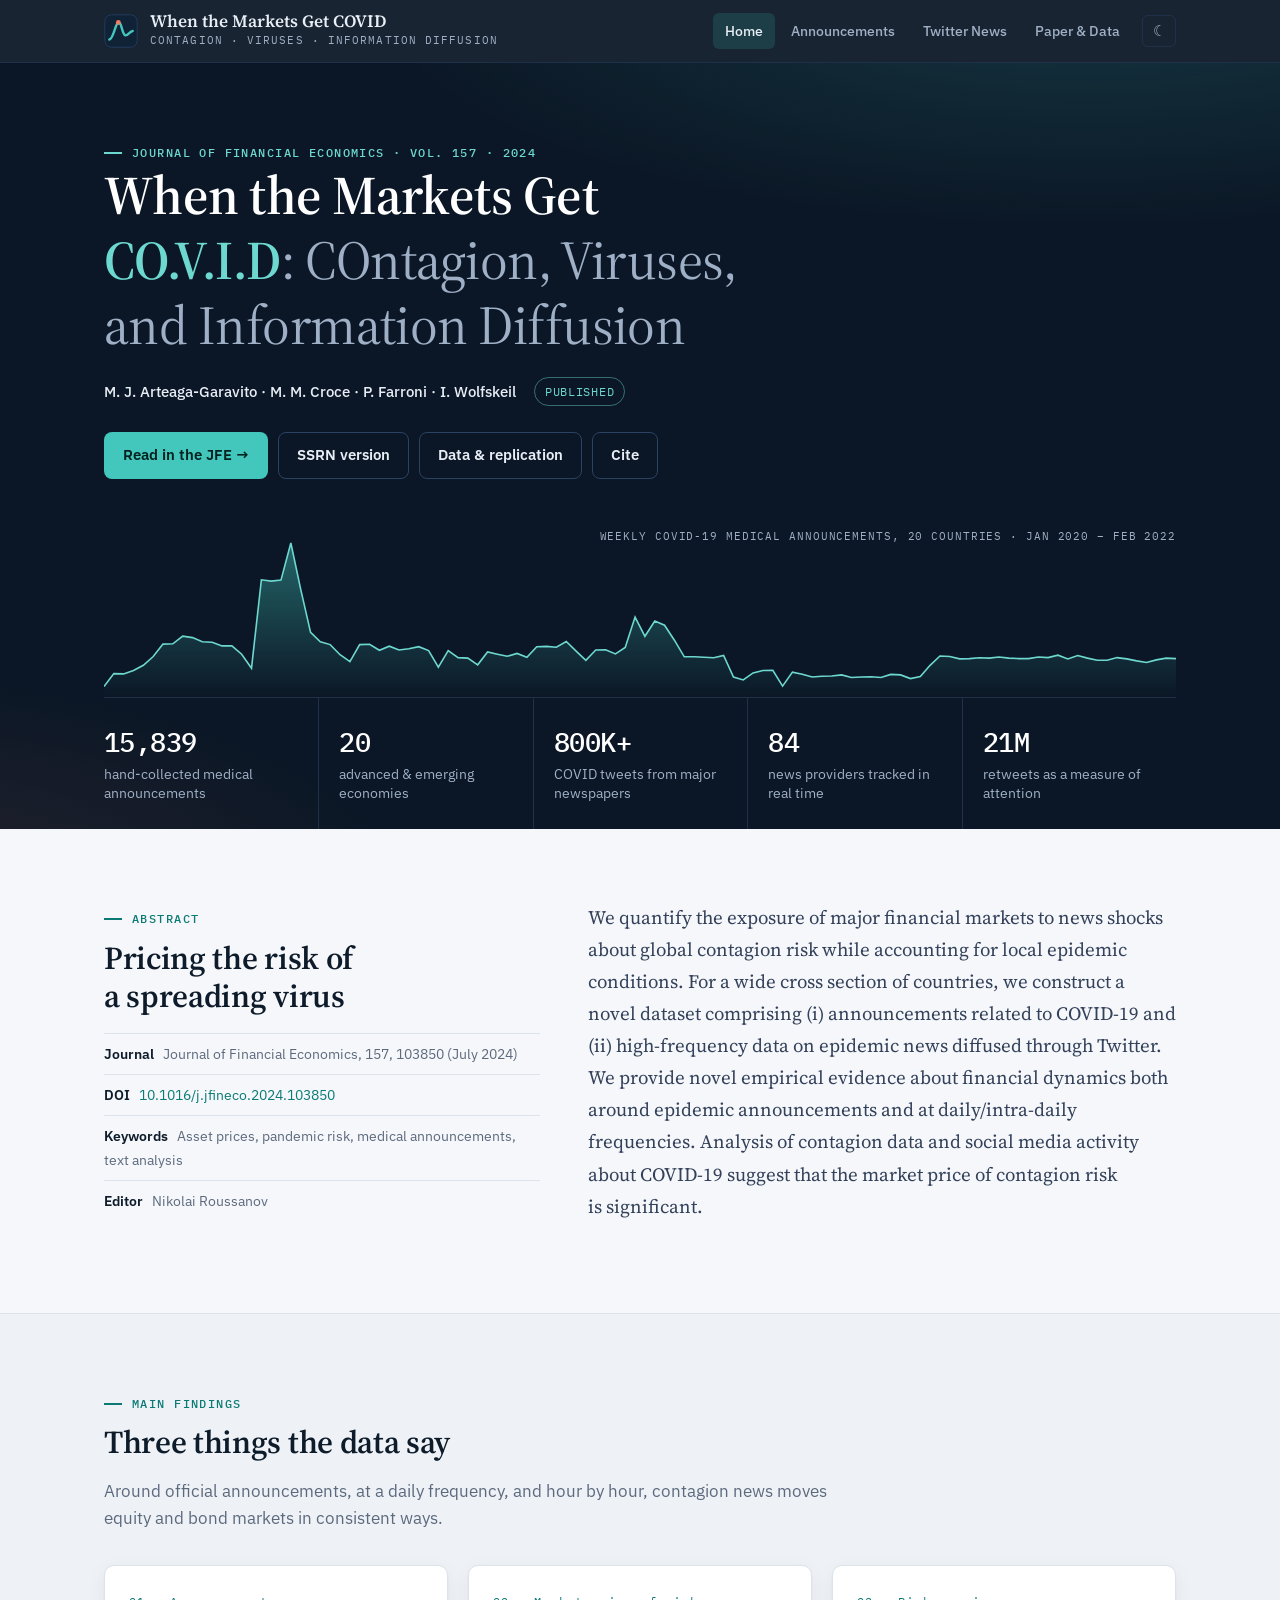
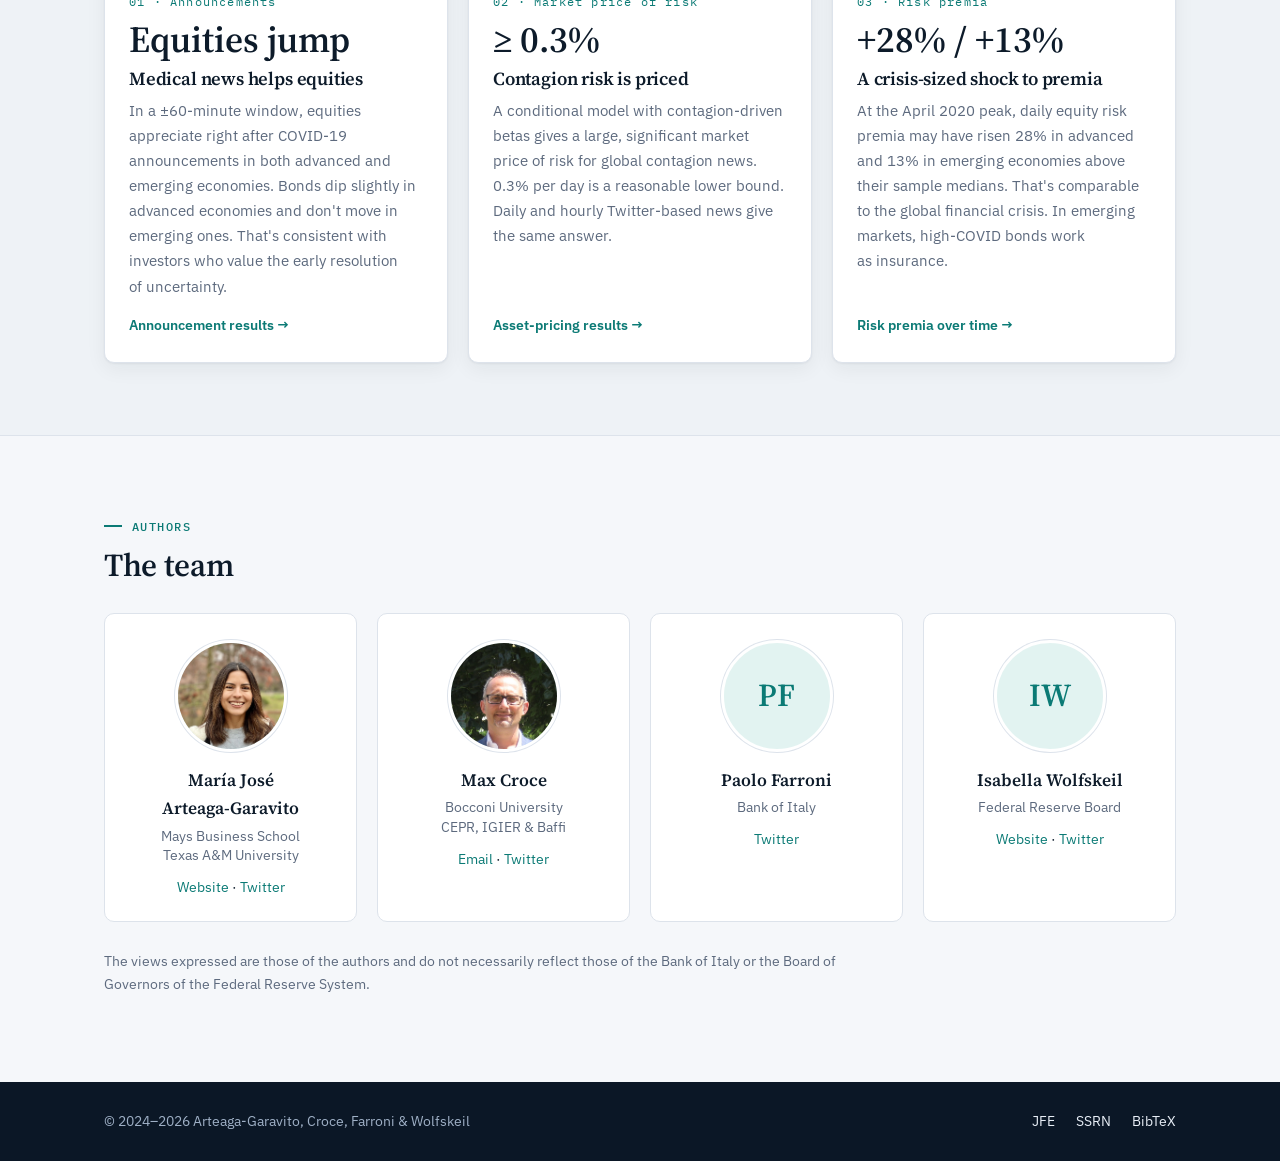
==== index.html @ 6162ee9b "Initial site: When the Markets Get COVID (JFE 2024)" ====
<!doctype html>
<html lang="en">
<head>
<meta charset="utf-8">
<meta name="viewport" content="width=device-width, initial-scale=1">
<title>When the Markets Get COVID</title>
<meta name="description" content="When the Markets Get CO.V.I.D: COntagion, Viruses, and Information Diffusion — Arteaga-Garavito, Croce, Farroni &amp; Wolfskeil. Journal of Financial Economics, 2024.">
<meta property="og:title" content="When the Markets Get CO.V.I.D">
<meta property="og:description" content="Medical announcements, Twitter-based contagion news, and the market price of viral contagion risk. Journal of Financial Economics (2024).">
<meta property="og:type" content="website">
<meta property="og:url" content="https://when-markets-get-covid.github.io/">
<script>try{var t=localStorage.getItem("wmgc-theme");if(t)document.documentElement.setAttribute("data-theme",t)}catch(e){}</script>
<link rel="icon" href="assets/img/favicon.svg" type="image/svg+xml">
<link rel="preconnect" href="https://fonts.googleapis.com">
<link rel="preconnect" href="https://fonts.gstatic.com" crossorigin>
<link href="https://fonts.googleapis.com/css2?family=IBM+Plex+Mono:wght@400;500&family=IBM+Plex+Sans:wght@400;500;600&family=Source+Serif+4:opsz,wght@8..60,400;8..60,600&display=swap" rel="stylesheet">
<link rel="stylesheet" href="assets/css/style.css">
</head>
<body>

<header class="site-header">
  <div class="header-inner">
    <a class="brand" href="index.html">
      <img class="brand-mark" src="assets/img/favicon.svg" alt="">
      <span>
        <div class="brand-title">When the Markets Get COVID</div>
        <div class="brand-sub">Contagion &middot; Viruses &middot; Information Diffusion</div>
      </span>
    </a>
    <nav class="site-nav">
      <a href="index.html" class="active">Home</a>
      <a href="announcements.html">Announcements</a>
      <a href="tweets.html">Twitter News</a>
      <a href="data.html">Paper &amp; Data</a>
      <button class="theme-toggle" type="button" aria-label="Toggle theme">&#9790;</button>
    </nav>
  </div>
</header>

<section class="hero hero-home">
  <div class="container">
    <div class="label">Journal of Financial Economics &middot; Vol. 157 &middot; 2024</div>
    <h1>When the Markets Get <span class="hl">CO.V.I.D</span><span class="dim">: COntagion, Viruses, and Information Diffusion</span></h1>
    <div class="pub-line">
      <span class="authors">M. J. Arteaga&#8209;Garavito &middot; M. M. Croce &middot; P. Farroni &middot; I. Wolfskeil</span>
      <span class="pill">Published</span>
    </div>
    <div class="btn-row">
      <a class="btn primary" href="https://doi.org/10.1016/j.jfineco.2024.103850" target="_blank" rel="noopener">Read in the JFE &rarr;</a>
      <a class="btn ghost" href="https://www.ssrn.com/abstract=3560347" target="_blank" rel="noopener">SSRN version</a>
      <a class="btn ghost" href="data.html#data">Data &amp; replication</a>
      <a class="btn ghost" href="data.html#cite">Cite</a>
    </div>

    <div class="hero-curve" id="hero-curve">
      <div class="curve-caption">Weekly COVID-19 medical announcements, 20 countries &middot; Jan 2020 &ndash; Feb 2022</div>
    </div>

    <div class="stats">
      <div class="stat"><div class="num">15,839</div><div class="what">hand-collected medical announcements</div></div>
      <div class="stat"><div class="num">20</div><div class="what">advanced &amp; emerging economies</div></div>
      <div class="stat"><div class="num">800K+</div><div class="what">COVID tweets from major newspapers</div></div>
      <div class="stat"><div class="num">84</div><div class="what">news providers tracked in real time</div></div>
      <div class="stat"><div class="num">21M</div><div class="what">retweets as a measure of attention</div></div>
    </div>
  </div>
</section>

<section class="section">
  <div class="container two-col">
    <div>
      <div class="label">Abstract</div>
      <h2 class="section-title">Pricing the risk of a spreading virus</h2>
      <div class="meta-list">
        <div><strong>Journal</strong> Journal of Financial Economics, 157, 103850 (July 2024)</div>
        <div><strong>DOI</strong> <a href="https://doi.org/10.1016/j.jfineco.2024.103850" target="_blank" rel="noopener">10.1016/j.jfineco.2024.103850</a></div>
        <div><strong>Keywords</strong> Asset prices, pandemic risk, medical announcements, text analysis</div>
        <div><strong>Editor</strong> Nikolai Roussanov</div>
      </div>
    </div>
    <div class="abstract">
      <p>We quantify the exposure of major financial markets to news shocks about global contagion risk while accounting for local epidemic conditions. For a wide cross section of countries, we construct a novel dataset comprising (i) announcements related to COVID-19 and (ii) high-frequency data on epidemic news diffused through Twitter. We provide novel empirical evidence about financial dynamics both around epidemic announcements and at daily/intra-daily frequencies. Analysis of contagion data and social media activity about COVID-19 suggest that the market price of contagion risk is significant.</p>
    </div>
  </div>
</section>

<section class="section alt">
  <div class="container">
    <div class="label">Main findings</div>
    <h2 class="section-title">Three things the data say</h2>
    <p class="section-intro">Around official announcements, at a daily frequency, and hour by hour, contagion news moves equity and bond markets in consistent ways.</p>

    <div class="findings">
      <div class="finding">
        <div class="idx">01 &middot; Announcements</div>
        <div class="big">Equities jump</div>
        <h3>Medical news helps equities</h3>
        <p>In a &plusmn;60-minute window, equities appreciate right after COVID-19 announcements in both advanced and emerging economies. Bonds dip slightly in advanced economies and don't move in emerging ones. That's consistent with investors who value the early resolution of uncertainty.</p>
        <a class="more" href="announcements.html">Announcement results &rarr;</a>
      </div>
      <div class="finding">
        <div class="idx">02 &middot; Market price of risk</div>
        <div class="big">&ge; 0.3%</div>
        <h3>Contagion risk is priced</h3>
        <p>A conditional model with contagion-driven betas gives a large, significant market price of risk for global contagion news. 0.3% per day is a reasonable lower bound. Daily and hourly Twitter-based news give the same answer.</p>
        <a class="more" href="tweets.html#pricing">Asset-pricing results &rarr;</a>
      </div>
      <div class="finding">
        <div class="idx">03 &middot; Risk premia</div>
        <div class="big">+28% / +13%</div>
        <h3>A crisis-sized shock to premia</h3>
        <p>At the April 2020 peak, daily equity risk premia may have risen 28% in advanced and 13% in emerging economies above their sample medians. That's comparable to the global financial crisis. In emerging markets, high-COVID bonds work as insurance.</p>
        <a class="more" href="tweets.html#premia">Risk premia over time &rarr;</a>
      </div>
    </div>
  </div>
</section>

<section class="section" id="authors">
  <div class="container">
    <div class="label">Authors</div>
    <h2 class="section-title">The team</h2>
    <div class="authors-grid">
      <div class="author">
        <div class="avatar"><img src="assets/img/authors/majo.jpg" alt="María José Arteaga-Garavito"></div>
        <div class="name">María José Arteaga&#8209;Garavito</div>
        <div class="aff">Mays Business School<br>Texas A&amp;M University</div>
        <div class="links"><a href="https://majoarteaga.github.io/" target="_blank" rel="noopener">Website</a> &middot; <a href="https://twitter.com/MajoArteaga" target="_blank" rel="noopener">Twitter</a></div>
      </div>
      <div class="author">
        <div class="avatar"><img src="assets/img/authors/max.jpg" alt="Max Croce"></div>
        <div class="name">Max Croce</div>
        <div class="aff">Bocconi University<br>CEPR, IGIER &amp; Baffi</div>
        <div class="links"><a href="mailto:mmc287@gmail.com">Email</a> &middot; <a href="https://twitter.com/MCroce_MacroFin" target="_blank" rel="noopener">Twitter</a></div>
      </div>
      <div class="author">
        <div class="avatar" aria-hidden="true">PF</div>
        <div class="name">Paolo Farroni</div>
        <div class="aff">Bank of Italy</div>
        <div class="links"><a href="https://twitter.com/Pfarroni1" target="_blank" rel="noopener">Twitter</a></div>
      </div>
      <div class="author">
        <div class="avatar" aria-hidden="true">IW</div>
        <div class="name">Isabella Wolfskeil</div>
        <div class="aff">Federal Reserve Board</div>
        <div class="links"><a href="https://sites.google.com/view/wolfskeil/research" target="_blank" rel="noopener">Website</a> &middot; <a href="https://twitter.com/WolfskeilI" target="_blank" rel="noopener">Twitter</a></div>
      </div>
    </div>
    <p class="section-intro" style="margin-top:28px; font-size:.88rem;">The views expressed are those of the authors and do not necessarily reflect those of the Bank of Italy or the Board of Governors of the Federal Reserve System.</p>
  </div>
</section>

<footer class="site-footer">
  <div class="footer-inner">
    <div>&copy; 2024&ndash;2026 Arteaga&#8209;Garavito, Croce, Farroni &amp; Wolfskeil</div>
    <div>
      <a href="https://doi.org/10.1016/j.jfineco.2024.103850" target="_blank" rel="noopener">JFE</a>
      <a href="https://www.ssrn.com/abstract=3560347" target="_blank" rel="noopener">SSRN</a>
      <a href="data.html#cite">BibTeX</a>
    </div>
  </div>
</footer>

<script src="assets/js/main.js"></script>
</body>
</html>
---- assets/css/style.css ----
/* When the Markets Get COVID — site stylesheet
   Theme: "clinical data journal" — navy ink, signal teal, alert coral,
   IBM Plex Sans / Plex Mono for data, Source Serif 4 for display. */

:root {
  --bg: #f5f7fa;
  --surface: #ffffff;
  --surface-2: #eef2f6;
  --ink: #0d1b2a;
  --ink-2: #33415a;
  --muted: #5d6a7e;
  --border: #dde3eb;
  --accent: #0b7a75;
  --accent-ink: #075c58;
  --accent-soft: #e2f3f1;
  --alert: #cf4f36;
  --alert-soft: #fbe9e5;
  --band: #0b1726;
  --band-ink: #e8eef6;
  --band-muted: #9fb0c6;
  --band-line: #1f3149;
  --shadow: 0 1px 2px rgba(13, 27, 42, .05), 0 6px 20px rgba(13, 27, 42, .06);
  --max-w: 1120px;
  --radius: 10px;
  --serif: "Source Serif 4", Georgia, "Times New Roman", serif;
  --sans: "IBM Plex Sans", -apple-system, BlinkMacSystemFont, "Segoe UI", sans-serif;
  --mono: "IBM Plex Mono", ui-monospace, SFMono-Regular, Menlo, monospace;
  color-scheme: light;
}

@media (prefers-color-scheme: dark) {
  :root:not([data-theme="light"]) {
    --bg: #0a121d;
    --surface: #101b2a;
    --surface-2: #142236;
    --ink: #e6ecf4;
    --ink-2: #c3cedc;
    --muted: #93a2b7;
    --border: #22324a;
    --accent: #43c6bb;
    --accent-ink: #6dd8cf;
    --accent-soft: #0f2d33;
    --alert: #f07c63;
    --alert-soft: #3a1d18;
    --band: #060d17;
    --band-line: #1a2a40;
    --shadow: 0 1px 2px rgba(0, 0, 0, .3), 0 6px 20px rgba(0, 0, 0, .25);
    color-scheme: dark;
  }
}

:root[data-theme="dark"] {
  --bg: #0a121d;
  --surface: #101b2a;
  --surface-2: #142236;
  --ink: #e6ecf4;
  --ink-2: #c3cedc;
  --muted: #93a2b7;
  --border: #22324a;
  --accent: #43c6bb;
  --accent-ink: #6dd8cf;
  --accent-soft: #0f2d33;
  --alert: #f07c63;
  --alert-soft: #3a1d18;
  --band: #060d17;
  --band-line: #1a2a40;
  --shadow: 0 1px 2px rgba(0, 0, 0, .3), 0 6px 20px rgba(0, 0, 0, .25);
  color-scheme: dark;
}

* { box-sizing: border-box; }
html { scroll-behavior: smooth; }

body {
  margin: 0;
  background: var(--bg);
  color: var(--ink);
  font-family: var(--sans);
  font-size: 16.5px;
  line-height: 1.65;
  -webkit-font-smoothing: antialiased;
}

h1, h2, h3, h4 {
  font-family: var(--serif);
  line-height: 1.2;
  margin: 0 0 .5em;
  font-weight: 600;
  letter-spacing: -.01em;
  text-wrap: balance;
}
p { margin: 0 0 1em; text-wrap: pretty; }
a { color: var(--accent); text-decoration: none; }
a:hover { text-decoration: underline; text-underline-offset: 3px; }
img { max-width: 100%; display: block; }
code, .mono { font-family: var(--mono); }

.container { max-width: var(--max-w); margin: 0 auto; padding: 0 24px; }

.label {
  font-family: var(--mono);
  font-size: .74rem;
  font-weight: 500;
  letter-spacing: .12em;
  text-transform: uppercase;
  color: var(--accent);
  display: inline-flex;
  align-items: center;
  gap: 10px;
}
.label::before {
  content: "";
  width: 18px;
  height: 2px;
  background: currentColor;
}

/* ---------- Header ---------- */
.site-header {
  position: sticky;
  top: 0;
  z-index: 50;
  background: color-mix(in srgb, var(--band) 94%, transparent);
  backdrop-filter: blur(8px);
  border-bottom: 1px solid var(--band-line);
}
.header-inner {
  max-width: var(--max-w);
  margin: 0 auto;
  padding: 12px 24px;
  display: flex;
  align-items: center;
  justify-content: space-between;
  gap: 16px;
  flex-wrap: wrap;
}
.brand {
  display: flex;
  align-items: center;
  gap: 12px;
  color: var(--band-ink);
  text-decoration: none !important;
}
.brand-mark {
  width: 34px;
  height: 34px;
  flex: none;
}
.brand-title {
  font-family: var(--serif);
  font-weight: 600;
  font-size: 1.08rem;
  line-height: 1.15;
}
.brand-sub {
  font-family: var(--mono);
  font-size: .68rem;
  letter-spacing: .1em;
  text-transform: uppercase;
  color: var(--band-muted);
}
.site-nav { display: flex; gap: 4px; flex-wrap: wrap; align-items: center; }
.site-nav a {
  color: var(--band-muted);
  font-size: .9rem;
  font-weight: 500;
  padding: 6px 12px;
  border-radius: 6px;
  text-decoration: none;
}
.site-nav a:hover { color: var(--band-ink); background: rgba(255, 255, 255, .06); }
.site-nav a.active { color: var(--band-ink); background: rgba(67, 198, 187, .16); }
.theme-toggle {
  background: none;
  border: 1px solid var(--band-line);
  color: var(--band-muted);
  border-radius: 6px;
  width: 34px;
  height: 32px;
  cursor: pointer;
  margin-left: 6px;
  font-size: .95rem;
  line-height: 1;
}
.theme-toggle:hover { color: var(--band-ink); }

/* ---------- Hero (always a dark band) ---------- */
.hero {
  background: radial-gradient(1200px 400px at 85% -10%, rgba(67, 198, 187, .18), transparent 60%),
              radial-gradient(900px 380px at -10% 110%, rgba(240, 124, 99, .12), transparent 60%),
              var(--band);
  color: var(--band-ink);
  position: relative;
  overflow: hidden;
}
.hero .container { position: relative; z-index: 1; }
.hero-home { padding: 72px 0 0; }
.hero-page { padding: 56px 0 48px; }
.hero .label { color: #6dd8cf; }
.hero h1 {
  color: #fff;
  font-size: clamp(2rem, 4.6vw, 3.4rem);
  font-weight: 600;
  max-width: 900px;
  margin-bottom: .35em;
}
.hero h1 .dim { color: var(--band-muted); font-weight: 400; }
.hero h1 .hl { color: #6dd8cf; }
.hero-page h1 { font-size: clamp(1.8rem, 3.6vw, 2.6rem); }
.hero .lede { color: var(--band-muted); font-size: 1.08rem; max-width: 720px; }
.pub-line {
  display: flex;
  flex-wrap: wrap;
  gap: 10px 18px;
  align-items: center;
  margin: 18px 0 8px;
  color: var(--band-muted);
  font-size: .95rem;
}
.pub-line .authors { color: var(--band-ink); font-weight: 500; }
.pill {
  font-family: var(--mono);
  font-size: .72rem;
  letter-spacing: .06em;
  text-transform: uppercase;
  padding: 4px 10px;
  border-radius: 999px;
  border: 1px solid rgba(109, 216, 207, .45);
  color: #6dd8cf;
  white-space: nowrap;
}
.btn-row { display: flex; flex-wrap: wrap; gap: 10px; margin-top: 26px; }
.btn {
  display: inline-flex;
  align-items: center;
  gap: 8px;
  padding: 10px 18px;
  border-radius: 8px;
  font-weight: 600;
  font-size: .93rem;
  text-decoration: none !important;
  border: 1px solid transparent;
  transition: transform .12s ease, background .12s ease;
}
.btn:hover { transform: translateY(-1px); }
.btn.primary { background: #43c6bb; color: #04221f; }
.btn.primary:hover { background: #5fd3c9; }
.btn.ghost { border-color: #2c4262; color: var(--band-ink); }
.btn.ghost:hover { background: rgba(255, 255, 255, .06); }
.btn.solid { background: var(--accent); color: #fff; }
.btn.solid:hover { background: var(--accent-ink); }
.btn.outline { border-color: var(--border); color: var(--ink); background: var(--surface); }
.btn.outline:hover { border-color: var(--accent); color: var(--accent); }

/* Hero curve (drawn from the announcements data) */
.hero-curve {
  margin-top: 48px;
  position: relative;
  height: 170px;
}
.hero-curve svg { width: 100%; height: 100%; display: block; }
.hero-curve .curve-caption {
  position: absolute;
  right: 0;
  top: 0;
  font-family: var(--mono);
  font-size: .7rem;
  letter-spacing: .08em;
  text-transform: uppercase;
  color: var(--band-muted);
}

/* ---------- Stat strip ---------- */
.stats {
  display: grid;
  grid-template-columns: repeat(5, 1fr);
  border-top: 1px solid var(--band-line);
}
.stat { padding: 22px 20px 26px; border-left: 1px solid var(--band-line); }
.stat:first-child { border-left: none; padding-left: 0; }
.stat .num {
  font-family: var(--mono);
  font-size: 1.7rem;
  font-weight: 500;
  color: #fff;
  font-variant-numeric: tabular-nums;
  letter-spacing: -.02em;
}
.stat .what { color: var(--band-muted); font-size: .85rem; line-height: 1.4; }

/* ---------- Sections ---------- */
.section { padding: 72px 0; border-bottom: 1px solid var(--border); }
.section:last-of-type { border-bottom: none; }
.section.alt { background: var(--surface-2); }
.section-title { font-size: clamp(1.5rem, 2.6vw, 2rem); margin-top: 10px; }
.section-intro { color: var(--muted); max-width: 760px; font-size: 1.04rem; }

.two-col {
  display: grid;
  grid-template-columns: 1fr 1.35fr;
  gap: 48px;
  align-items: start;
}
.two-col > *, .fig-pair > *, .findings > *, .dl-grid > *, .callouts > * { min-width: 0; }

.abstract p { font-family: var(--serif); font-size: 1.18rem; line-height: 1.7; color: var(--ink-2); }
.meta-list { font-size: .9rem; color: var(--muted); margin-top: 18px; }
.meta-list div { padding: 8px 0; border-top: 1px solid var(--border); }
.meta-list strong { color: var(--ink); font-weight: 600; margin-right: 6px; }

/* Findings cards */
.findings {
  display: grid;
  grid-template-columns: repeat(3, 1fr);
  gap: 20px;
  margin-top: 32px;
}
.finding {
  background: var(--surface);
  border: 1px solid var(--border);
  border-radius: var(--radius);
  padding: 26px 24px;
  box-shadow: var(--shadow);
  display: flex;
  flex-direction: column;
}
.finding .idx {
  font-family: var(--mono);
  font-size: .75rem;
  color: var(--accent);
  letter-spacing: .1em;
}
.finding .big {
  font-family: var(--serif);
  font-size: 2.3rem;
  font-weight: 600;
  color: var(--ink);
  margin: 8px 0 2px;
  line-height: 1.1;
}
.finding h3 { font-size: 1.15rem; margin: 6px 0 8px; }
.finding p { color: var(--muted); font-size: .95rem; margin-bottom: 14px; }
.finding .more { margin-top: auto; font-weight: 600; font-size: .9rem; }

/* Figures */
.figure {
  background: var(--surface);
  border: 1px solid var(--border);
  border-radius: var(--radius);
  box-shadow: var(--shadow);
  overflow: hidden;
  margin: 0;
}
.figure .plate { background: #fff; padding: 18px; }
.figure .plate img { margin: 0 auto; }
.figure figcaption {
  padding: 14px 18px 16px;
  border-top: 1px solid var(--border);
  font-size: .9rem;
  color: var(--muted);
}
.figure figcaption .tag {
  font-family: var(--mono);
  font-size: .72rem;
  letter-spacing: .08em;
  text-transform: uppercase;
  color: var(--accent);
  margin-right: 8px;
}
.figure figcaption strong { color: var(--ink); }
.fig-pair { display: grid; grid-template-columns: 1fr 1fr; gap: 20px; }
.fig-pair .panel-head {
  font-family: var(--mono);
  font-size: .75rem;
  letter-spacing: .08em;
  text-transform: uppercase;
  color: var(--muted);
  padding: 12px 18px 0;
  background: #fff;
}
.fig-stack { display: grid; gap: 28px; margin-top: 32px; }
.fig-narrow { max-width: 820px; margin-left: auto; margin-right: auto; width: 100%; }

.takeaway {
  border-left: 3px solid var(--accent);
  background: var(--accent-soft);
  padding: 16px 20px;
  border-radius: 0 8px 8px 0;
  margin: 24px 0 0;
  color: var(--ink-2);
}
.takeaway.alert { border-color: var(--alert); background: var(--alert-soft); }
.takeaway strong { color: var(--ink); }

.callouts { display: grid; grid-template-columns: repeat(3, 1fr); gap: 16px; margin-top: 28px; }
.callout {
  background: var(--surface);
  border: 1px solid var(--border);
  border-radius: var(--radius);
  padding: 20px;
}
.callout .num { font-family: var(--mono); font-size: 1.6rem; color: var(--accent); font-weight: 500; }
.callout p { margin: 4px 0 0; color: var(--muted); font-size: .92rem; }

/* Equation block */
.eq {
  font-family: var(--mono);
  font-size: .92rem;
  background: var(--surface);
  border: 1px solid var(--border);
  border-radius: 8px;
  padding: 16px 20px;
  overflow-x: auto;
  color: var(--ink-2);
  line-height: 1.9;
  white-space: nowrap;
}
.eq .v { color: var(--accent); }

/* Explorer */
.explorer {
  background: var(--surface);
  border: 1px solid var(--border);
  border-radius: var(--radius);
  box-shadow: var(--shadow);
  padding: 22px 22px 16px;
  margin-top: 28px;
}
.explorer-controls {
  display: flex;
  flex-wrap: wrap;
  gap: 12px 20px;
  align-items: center;
  justify-content: space-between;
  margin-bottom: 14px;
}
.explorer select {
  font: inherit;
  font-size: .95rem;
  padding: 8px 12px;
  border-radius: 8px;
  border: 1px solid var(--border);
  background: var(--surface-2);
  color: var(--ink);
}
.legend { display: flex; flex-wrap: wrap; gap: 6px 16px; font-size: .85rem; color: var(--muted); }
.legend span { display: inline-flex; align-items: center; gap: 6px; }
.legend i { width: 11px; height: 11px; border-radius: 3px; display: inline-block; }
.explorer-summary {
  display: grid;
  grid-template-columns: repeat(4, 1fr);
  gap: 12px;
  margin-bottom: 10px;
}
.explorer-summary > div { border-top: 2px solid var(--border); padding-top: 8px; }
.explorer-summary .n { font-family: var(--mono); font-size: 1.3rem; color: var(--ink); font-variant-numeric: tabular-nums; }
.explorer-summary .l { font-size: .78rem; color: var(--muted); }
#chart { position: relative; }
#chart svg { width: 100%; height: auto; display: block; }
#chart .tip {
  position: absolute;
  pointer-events: none;
  background: var(--band);
  color: var(--band-ink);
  font-size: .8rem;
  padding: 8px 10px;
  border-radius: 6px;
  white-space: nowrap;
  opacity: 0;
  transition: opacity .1s;
  box-shadow: var(--shadow);
}
#chart .tip b { font-family: var(--mono); font-weight: 500; }
.explorer-note { font-size: .82rem; color: var(--muted); margin-top: 8px; }

/* Tables */
.table-wrap { overflow-x: auto; margin-top: 24px; border: 1px solid var(--border); border-radius: var(--radius); background: var(--surface); }
table.data {
  width: 100%;
  border-collapse: collapse;
  font-size: .9rem;
  font-variant-numeric: tabular-nums;
}
table.data th, table.data td { padding: 10px 14px; text-align: right; border-bottom: 1px solid var(--border); white-space: nowrap; }
table.data th:first-child, table.data td:first-child { text-align: left; }
table.data th {
  font-family: var(--mono);
  font-size: .7rem;
  letter-spacing: .08em;
  text-transform: uppercase;
  color: var(--muted);
  font-weight: 500;
  background: var(--surface-2);
}
table.data tr:last-child td { border-bottom: none; }
table.data tfoot td { font-weight: 600; background: var(--surface-2); }
table.data td.bar { position: relative; }
table.data td .b {
  display: inline-block;
  height: 6px;
  border-radius: 3px;
  background: var(--accent);
  opacity: .55;
  vertical-align: middle;
  margin-right: 8px;
}
table.text td { white-space: normal; text-align: left; }

/* Authors */
.authors-grid { display: grid; grid-template-columns: repeat(4, 1fr); gap: 20px; margin-top: 28px; }
.author {
  background: var(--surface);
  border: 1px solid var(--border);
  border-radius: var(--radius);
  padding: 26px 18px 22px;
  text-align: center;
}
.avatar {
  width: 112px;
  height: 112px;
  border-radius: 50%;
  overflow: hidden;
  margin: 0 auto 14px;
  background: var(--accent-soft);
  display: grid;
  place-items: center;
  font-family: var(--serif);
  font-size: 2rem;
  font-weight: 600;
  color: var(--accent);
  border: 3px solid var(--surface);
  box-shadow: 0 0 0 1px var(--border);
}
.avatar img { width: 100%; height: 100%; object-fit: cover; }
.author .name { font-family: var(--serif); font-weight: 600; font-size: 1.08rem; }
.author .aff { color: var(--muted); font-size: .86rem; line-height: 1.45; margin: 4px 0 10px; }
.author .links { font-size: .85rem; }

/* Downloads */
.dl-grid { display: grid; grid-template-columns: repeat(3, 1fr); gap: 20px; margin-top: 28px; }
.dl {
  background: var(--surface);
  border: 1px solid var(--border);
  border-radius: var(--radius);
  padding: 24px;
  display: flex;
  flex-direction: column;
  box-shadow: var(--shadow);
}
.dl .kind {
  font-family: var(--mono);
  font-size: .72rem;
  letter-spacing: .08em;
  text-transform: uppercase;
  color: var(--accent);
}
.dl h3 { font-size: 1.2rem; margin: 8px 0; }
.dl p { color: var(--muted); font-size: .93rem; }
.dl .btn-row { margin-top: auto; }

/* BibTeX */
.bibtex {
  position: relative;
  background: var(--band);
  color: #cfe3ef;
  border-radius: var(--radius);
  padding: 22px 24px;
  margin-top: 22px;
  overflow-x: auto;
}
.bibtex code { font-size: .86rem; white-space: pre; line-height: 1.6; }
.copy-btn {
  position: absolute;
  top: 12px;
  right: 12px;
  background: rgba(255, 255, 255, .08);
  color: #cfe3ef;
  border: 1px solid rgba(255, 255, 255, .16);
  border-radius: 6px;
  padding: 5px 12px;
  font: 500 .8rem var(--sans);
  cursor: pointer;
}
.copy-btn:hover { background: rgba(255, 255, 255, .16); }

/* Page nav at bottom */
.next-link {
  display: flex;
  justify-content: space-between;
  gap: 16px;
  flex-wrap: wrap;
}
.next-link a {
  flex: 1 1 260px;
  border: 1px solid var(--border);
  border-radius: var(--radius);
  padding: 18px 22px;
  background: var(--surface);
  text-decoration: none !important;
  color: var(--ink);
}
.next-link a:hover { border-color: var(--accent); }
.next-link small { display: block; font-family: var(--mono); font-size: .7rem; letter-spacing: .08em; text-transform: uppercase; color: var(--muted); }
.next-link span { font-family: var(--serif); font-size: 1.15rem; font-weight: 600; }
.next-link a.right { text-align: right; }

/* Footer */
.site-footer { background: var(--band); color: var(--band-muted); font-size: .86rem; }
.footer-inner {
  max-width: var(--max-w);
  margin: 0 auto;
  padding: 28px 24px;
  display: flex;
  justify-content: space-between;
  gap: 16px;
  flex-wrap: wrap;
}
.site-footer a { color: var(--band-ink); margin-left: 18px; }
.site-footer a:first-child { margin-left: 0; }

/* ---------- Responsive ---------- */
@media (max-width: 960px) {
  .stats { grid-template-columns: repeat(3, 1fr); }
  .stat:nth-child(4) { border-left: none; padding-left: 0; }
  .stat:nth-child(n+4) { border-top: 1px solid var(--band-line); }
  .findings, .dl-grid, .callouts { grid-template-columns: 1fr; }
  .authors-grid { grid-template-columns: repeat(2, 1fr); }
  .two-col { grid-template-columns: 1fr; gap: 24px; }
}
@media (max-width: 640px) {
  .container, .header-inner, .footer-inner { padding-left: 16px; padding-right: 16px; }
  .hero-home { padding-top: 44px; }
  .section { padding: 52px 0; }
  .stats { grid-template-columns: repeat(2, 1fr); }
  .stat { padding: 16px 12px 18px; }
  .stat:nth-child(odd) { border-left: none; padding-left: 0; }
  .stat:nth-child(4) { border-left: 1px solid var(--band-line); padding-left: 12px; }
  .stat:nth-child(n+3) { border-top: 1px solid var(--band-line); }
  .stat .num { font-size: 1.35rem; }
  .fig-pair { grid-template-columns: 1fr; }
  .authors-grid { grid-template-columns: 1fr 1fr; gap: 12px; }
  .avatar { width: 84px; height: 84px; }
  .explorer-summary { grid-template-columns: repeat(2, 1fr); }
  .site-nav a { padding: 5px 8px; font-size: .85rem; }
  .hero-curve { height: 120px; }
}
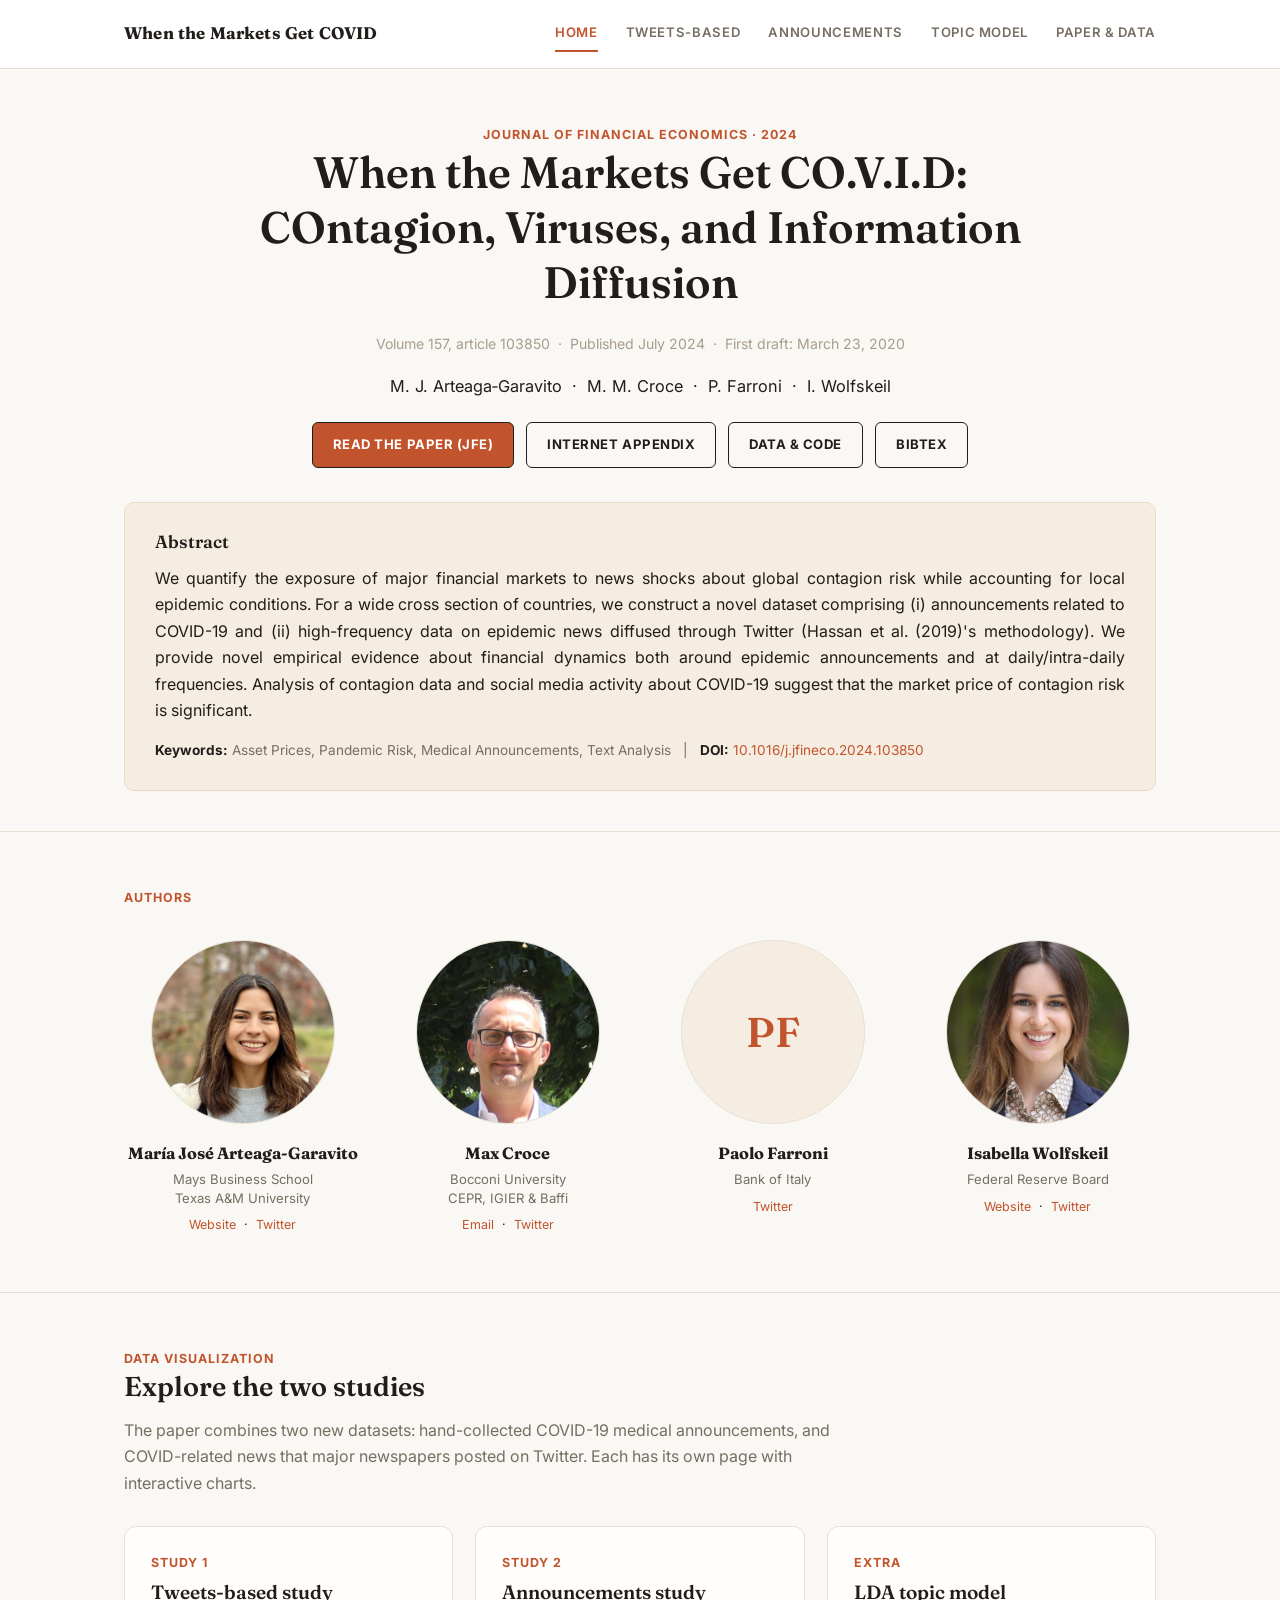
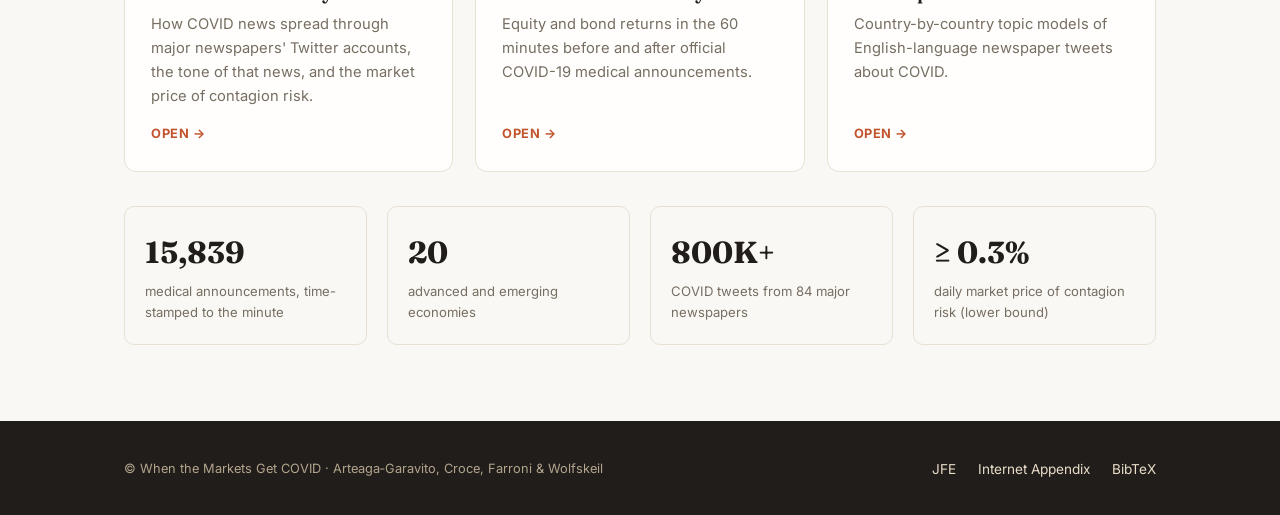
==== commit 5c94cf90: "Restyle to match climate site; follow original Google Site content Co-Authored-By: Claude Opus 5.5 <" ====
--- a/index.html
+++ b/index.html
@@ -4,159 +4,154 @@
 <meta charset="utf-8">
 <meta name="viewport" content="width=device-width, initial-scale=1">
 <title>When the Markets Get COVID</title>
-<meta name="description" content="When the Markets Get CO.V.I.D: COntagion, Viruses, and Information Diffusion — Arteaga-Garavito, Croce, Farroni &amp; Wolfskeil. Journal of Financial Economics, 2024.">
+<meta name="description" content="When the Markets Get CO.V.I.D: COntagion, Viruses, and Information Diffusion — Arteaga-Garavito, Croce, Farroni &amp; Wolfskeil. Journal of Financial Economics 157 (2024).">
 <meta property="og:title" content="When the Markets Get CO.V.I.D">
 <meta property="og:description" content="Medical announcements, Twitter-based contagion news, and the market price of viral contagion risk. Journal of Financial Economics (2024).">
-<meta property="og:type" content="website">
 <meta property="og:url" content="https://when-markets-get-covid.github.io/">
-<script>try{var t=localStorage.getItem("wmgc-theme");if(t)document.documentElement.setAttribute("data-theme",t)}catch(e){}</script>
 <link rel="icon" href="assets/img/favicon.svg" type="image/svg+xml">
 <link rel="preconnect" href="https://fonts.googleapis.com">
 <link rel="preconnect" href="https://fonts.gstatic.com" crossorigin>
-<link href="https://fonts.googleapis.com/css2?family=IBM+Plex+Mono:wght@400;500&family=IBM+Plex+Sans:wght@400;500;600&family=Source+Serif+4:opsz,wght@8..60,400;8..60,600&display=swap" rel="stylesheet">
+<link href="https://fonts.googleapis.com/css2?family=Fraunces:opsz,wght@9..144,400;9..144,600;9..144,700&family=Inter:wght@400;500;600;700&display=swap" rel="stylesheet">
 <link rel="stylesheet" href="assets/css/style.css">
 </head>
 <body>
 
 <header class="site-header">
   <div class="header-inner">
-    <a class="brand" href="index.html">
-      <img class="brand-mark" src="assets/img/favicon.svg" alt="">
-      <span>
-        <div class="brand-title">When the Markets Get COVID</div>
-        <div class="brand-sub">Contagion &middot; Viruses &middot; Information Diffusion</div>
-      </span>
+    <a class="brand" href="index.html" style="text-decoration:none;">
+      <span class="brand-text"><div class="brand-title">When the Markets Get COVID</div></span>
     </a>
     <nav class="site-nav">
       <a href="index.html" class="active">Home</a>
+      <a href="tweets.html">Tweets-based</a>
       <a href="announcements.html">Announcements</a>
-      <a href="tweets.html">Twitter News</a>
+      <a href="topics.html">Topic Model</a>
       <a href="data.html">Paper &amp; Data</a>
-      <button class="theme-toggle" type="button" aria-label="Toggle theme">&#9790;</button>
     </nav>
   </div>
 </header>
 
-<section class="hero hero-home">
+<section class="hero hero-center">
   <div class="container">
-    <div class="label">Journal of Financial Economics &middot; Vol. 157 &middot; 2024</div>
-    <h1>When the Markets Get <span class="hl">CO.V.I.D</span><span class="dim">: COntagion, Viruses, and Information Diffusion</span></h1>
-    <div class="pub-line">
-      <span class="authors">M. J. Arteaga&#8209;Garavito &middot; M. M. Croce &middot; P. Farroni &middot; I. Wolfskeil</span>
-      <span class="pill">Published</span>
-    </div>
-    <div class="btn-row">
-      <a class="btn primary" href="https://doi.org/10.1016/j.jfineco.2024.103850" target="_blank" rel="noopener">Read in the JFE &rarr;</a>
-      <a class="btn ghost" href="https://www.ssrn.com/abstract=3560347" target="_blank" rel="noopener">SSRN version</a>
-      <a class="btn ghost" href="data.html#data">Data &amp; replication</a>
-      <a class="btn ghost" href="data.html#cite">Cite</a>
+    <div class="eyebrow">Journal of Financial Economics &middot; 2024</div>
+    <h1>When the Markets Get CO.V.I.D: COntagion, Viruses, and Information Diffusion</h1>
+    <div class="dateline">Volume 157, article 103850 &nbsp;&middot;&nbsp; Published July 2024 &nbsp;&middot;&nbsp; First draft: March 23, 2020</div>
+
+    <div class="authorline">
+      M. J. Arteaga&#8209;Garavito &nbsp;&middot;&nbsp;
+      M. M. Croce &nbsp;&middot;&nbsp;
+      P. Farroni &nbsp;&middot;&nbsp;
+      I. Wolfskeil
     </div>
 
-    <div class="hero-curve" id="hero-curve">
-      <div class="curve-caption">Weekly COVID-19 medical announcements, 20 countries &middot; Jan 2020 &ndash; Feb 2022</div>
+    <div class="btn-row">
+      <a class="btn solid" href="https://doi.org/10.1016/j.jfineco.2024.103850" target="_blank" rel="noopener">Read the Paper (JFE)</a>
+      <a class="btn outline" href="assets/docs/Internet_Appendix.pdf" target="_blank" rel="noopener">Internet Appendix</a>
+      <a class="btn outline" href="data.html#data">Data &amp; Code</a>
+      <a class="btn outline" href="data.html#bibtex">BibTeX</a>
     </div>
 
-    <div class="stats">
-      <div class="stat"><div class="num">15,839</div><div class="what">hand-collected medical announcements</div></div>
-      <div class="stat"><div class="num">20</div><div class="what">advanced &amp; emerging economies</div></div>
-      <div class="stat"><div class="num">800K+</div><div class="what">COVID tweets from major newspapers</div></div>
-      <div class="stat"><div class="num">84</div><div class="what">news providers tracked in real time</div></div>
-      <div class="stat"><div class="num">21M</div><div class="what">retweets as a measure of attention</div></div>
-    </div>
-  </div>
-</section>
-
-<section class="section">
-  <div class="container two-col">
-    <div>
-      <div class="label">Abstract</div>
-      <h2 class="section-title">Pricing the risk of a spreading virus</h2>
-      <div class="meta-list">
-        <div><strong>Journal</strong> Journal of Financial Economics, 157, 103850 (July 2024)</div>
-        <div><strong>DOI</strong> <a href="https://doi.org/10.1016/j.jfineco.2024.103850" target="_blank" rel="noopener">10.1016/j.jfineco.2024.103850</a></div>
-        <div><strong>Keywords</strong> Asset prices, pandemic risk, medical announcements, text analysis</div>
-        <div><strong>Editor</strong> Nikolai Roussanov</div>
-      </div>
-    </div>
-    <div class="abstract">
-      <p>We quantify the exposure of major financial markets to news shocks about global contagion risk while accounting for local epidemic conditions. For a wide cross section of countries, we construct a novel dataset comprising (i) announcements related to COVID-19 and (ii) high-frequency data on epidemic news diffused through Twitter. We provide novel empirical evidence about financial dynamics both around epidemic announcements and at daily/intra-daily frequencies. Analysis of contagion data and social media activity about COVID-19 suggest that the market price of contagion risk is significant.</p>
-    </div>
-  </div>
-</section>
-
-<section class="section alt">
-  <div class="container">
-    <div class="label">Main findings</div>
-    <h2 class="section-title">Three things the data say</h2>
-    <p class="section-intro">Around official announcements, at a daily frequency, and hour by hour, contagion news moves equity and bond markets in consistent ways.</p>
-
-    <div class="findings">
-      <div class="finding">
-        <div class="idx">01 &middot; Announcements</div>
-        <div class="big">Equities jump</div>
-        <h3>Medical news helps equities</h3>
-        <p>In a &plusmn;60-minute window, equities appreciate right after COVID-19 announcements in both advanced and emerging economies. Bonds dip slightly in advanced economies and don't move in emerging ones. That's consistent with investors who value the early resolution of uncertainty.</p>
-        <a class="more" href="announcements.html">Announcement results &rarr;</a>
-      </div>
-      <div class="finding">
-        <div class="idx">02 &middot; Market price of risk</div>
-        <div class="big">&ge; 0.3%</div>
-        <h3>Contagion risk is priced</h3>
-        <p>A conditional model with contagion-driven betas gives a large, significant market price of risk for global contagion news. 0.3% per day is a reasonable lower bound. Daily and hourly Twitter-based news give the same answer.</p>
-        <a class="more" href="tweets.html#pricing">Asset-pricing results &rarr;</a>
-      </div>
-      <div class="finding">
-        <div class="idx">03 &middot; Risk premia</div>
-        <div class="big">+28% / +13%</div>
-        <h3>A crisis-sized shock to premia</h3>
-        <p>At the April 2020 peak, daily equity risk premia may have risen 28% in advanced and 13% in emerging economies above their sample medians. That's comparable to the global financial crisis. In emerging markets, high-COVID bonds work as insurance.</p>
-        <a class="more" href="tweets.html#premia">Risk premia over time &rarr;</a>
+    <div class="card abstract-card">
+      <h3>Abstract</h3>
+      <p class="justify">We quantify the exposure of major financial markets to news shocks about global contagion risk while accounting for local epidemic conditions. For a wide cross section of countries, we construct a novel dataset comprising (i) announcements related to COVID-19 and (ii) high-frequency data on epidemic news diffused through Twitter (Hassan et al. (2019)'s methodology). We provide novel empirical evidence about financial dynamics both around epidemic announcements and at daily/intra-daily frequencies. Analysis of contagion data and social media activity about COVID-19 suggest that the market price of contagion risk is significant.</p>
+      <div class="keywords">
+        <strong>Keywords:</strong> Asset Prices, Pandemic Risk, Medical Announcements, Text Analysis &nbsp;&nbsp;|&nbsp;&nbsp;
+        <strong>DOI:</strong> <a href="https://doi.org/10.1016/j.jfineco.2024.103850" target="_blank" rel="noopener">10.1016/j.jfineco.2024.103850</a>
       </div>
     </div>
   </div>
 </section>
 
-<section class="section" id="authors">
+<section class="page-section" id="authors">
   <div class="container">
-    <div class="label">Authors</div>
-    <h2 class="section-title">The team</h2>
+    <div class="eyebrow">Authors</div>
+
     <div class="authors-grid">
-      <div class="author">
-        <div class="avatar"><img src="assets/img/authors/majo.jpg" alt="María José Arteaga-Garavito"></div>
-        <div class="name">María José Arteaga&#8209;Garavito</div>
-        <div class="aff">Mays Business School<br>Texas A&amp;M University</div>
-        <div class="links"><a href="https://majoarteaga.github.io/" target="_blank" rel="noopener">Website</a> &middot; <a href="https://twitter.com/MajoArteaga" target="_blank" rel="noopener">Twitter</a></div>
+      <div class="author-card">
+        <div class="author-photo"><img src="assets/img/authors/majo.jpg" alt="María José Arteaga-Garavito"></div>
+        <div class="author-name">María José Arteaga&#8209;Garavito</div>
+        <div class="author-role">Mays Business School<br>Texas A&amp;M University</div>
+        <div class="author-links">
+          <a href="https://majoarteaga.github.io/" target="_blank" rel="noopener">Website</a> &middot;
+          <a href="https://twitter.com/MajoArteaga" target="_blank" rel="noopener">Twitter</a>
+        </div>
       </div>
-      <div class="author">
-        <div class="avatar"><img src="assets/img/authors/max.jpg" alt="Max Croce"></div>
-        <div class="name">Max Croce</div>
-        <div class="aff">Bocconi University<br>CEPR, IGIER &amp; Baffi</div>
-        <div class="links"><a href="mailto:mmc287@gmail.com">Email</a> &middot; <a href="https://twitter.com/MCroce_MacroFin" target="_blank" rel="noopener">Twitter</a></div>
+
+      <div class="author-card">
+        <div class="author-photo"><img src="assets/img/authors/max.jpg" alt="Max Croce"></div>
+        <div class="author-name">Max Croce</div>
+        <div class="author-role">Bocconi University<br>CEPR, IGIER &amp; Baffi</div>
+        <div class="author-links">
+          <a href="mailto:mmc287@gmail.com">Email</a> &middot;
+          <a href="https://twitter.com/MCroce_MacroFin" target="_blank" rel="noopener">Twitter</a>
+        </div>
       </div>
-      <div class="author">
-        <div class="avatar" aria-hidden="true">PF</div>
-        <div class="name">Paolo Farroni</div>
-        <div class="aff">Bank of Italy</div>
-        <div class="links"><a href="https://twitter.com/Pfarroni1" target="_blank" rel="noopener">Twitter</a></div>
+
+      <div class="author-card">
+        <div class="author-photo initials" aria-hidden="true">PF</div>
+        <div class="author-name">Paolo Farroni</div>
+        <div class="author-role">Bank of Italy</div>
+        <div class="author-links">
+          <a href="https://twitter.com/Pfarroni1" target="_blank" rel="noopener">Twitter</a>
+        </div>
       </div>
-      <div class="author">
-        <div class="avatar" aria-hidden="true">IW</div>
-        <div class="name">Isabella Wolfskeil</div>
-        <div class="aff">Federal Reserve Board</div>
-        <div class="links"><a href="https://sites.google.com/view/wolfskeil/research" target="_blank" rel="noopener">Website</a> &middot; <a href="https://twitter.com/WolfskeilI" target="_blank" rel="noopener">Twitter</a></div>
+
+      <div class="author-card">
+        <div class="author-photo"><img src="assets/img/authors/isabella.jpg" alt="Isabella Wolfskeil"></div>
+        <div class="author-name">Isabella Wolfskeil</div>
+        <div class="author-role">Federal Reserve Board</div>
+        <div class="author-links">
+          <a href="https://sites.google.com/view/wolfskeil/research" target="_blank" rel="noopener">Website</a> &middot;
+          <a href="https://twitter.com/WolfskeilI" target="_blank" rel="noopener">Twitter</a>
+        </div>
       </div>
     </div>
-    <p class="section-intro" style="margin-top:28px; font-size:.88rem;">The views expressed are those of the authors and do not necessarily reflect those of the Bank of Italy or the Board of Governors of the Federal Reserve System.</p>
+  </div>
+</section>
+
+<section class="page-section">
+  <div class="container">
+    <div class="eyebrow">Data Visualization</div>
+    <h2 class="section-title">Explore the two studies</h2>
+    <p class="section-intro">The paper combines two new datasets: hand-collected COVID-19 medical announcements, and COVID-related news that major newspapers posted on Twitter. Each has its own page with interactive charts.</p>
+
+    <div class="study-grid">
+      <a class="study-card" href="tweets.html">
+        <div class="eyebrow">Study 1</div>
+        <h3>Tweets-based study</h3>
+        <p>How COVID news spread through major newspapers' Twitter accounts, the tone of that news, and the market price of contagion risk.</p>
+        <span class="go">Open &rarr;</span>
+      </a>
+      <a class="study-card" href="announcements.html">
+        <div class="eyebrow">Study 2</div>
+        <h3>Announcements study</h3>
+        <p>Equity and bond returns in the 60 minutes before and after official COVID-19 medical announcements.</p>
+        <span class="go">Open &rarr;</span>
+      </a>
+      <a class="study-card" href="topics.html">
+        <div class="eyebrow">Extra</div>
+        <h3>LDA topic model</h3>
+        <p>Country-by-country topic models of English-language newspaper tweets about COVID.</p>
+        <span class="go">Open &rarr;</span>
+      </a>
+    </div>
+
+    <div class="stat-strip">
+      <div class="stat-box"><div class="stat-num">15,839</div><div class="stat-label">medical announcements, time-stamped to the minute</div></div>
+      <div class="stat-box"><div class="stat-num">20</div><div class="stat-label">advanced and emerging economies</div></div>
+      <div class="stat-box"><div class="stat-num">800K+</div><div class="stat-label">COVID tweets from 84 major newspapers</div></div>
+      <div class="stat-box"><div class="stat-num">&ge; 0.3%</div><div class="stat-label">daily market price of contagion risk (lower bound)</div></div>
+    </div>
   </div>
 </section>
 
 <footer class="site-footer">
   <div class="footer-inner">
-    <div>&copy; 2024&ndash;2026 Arteaga&#8209;Garavito, Croce, Farroni &amp; Wolfskeil</div>
+    <div class="footer-note">&copy; When the Markets Get COVID &middot; Arteaga&#8209;Garavito, Croce, Farroni &amp; Wolfskeil</div>
     <div>
       <a href="https://doi.org/10.1016/j.jfineco.2024.103850" target="_blank" rel="noopener">JFE</a>
-      <a href="https://www.ssrn.com/abstract=3560347" target="_blank" rel="noopener">SSRN</a>
-      <a href="data.html#cite">BibTeX</a>
+      <a href="assets/docs/Internet_Appendix.pdf" target="_blank" rel="noopener">Internet Appendix</a>
+      <a href="data.html#bibtex">BibTeX</a>
     </div>
   </div>
 </footer>
--- a/assets/css/style.css
+++ b/assets/css/style.css
@@ -1,646 +1,856 @@
-/* When the Markets Get COVID — site stylesheet
-   Theme: "clinical data journal" — navy ink, signal teal, alert coral,
-   IBM Plex Sans / Plex Mono for data, Source Serif 4 for display. */
+/* When the Markets Get COVID — site stylesheet.
+   Base palette and components shared with international-climate-news.github.io; additions at the bottom. */
 
 :root {
-  --bg: #f5f7fa;
-  --surface: #ffffff;
-  --surface-2: #eef2f6;
-  --ink: #0d1b2a;
-  --ink-2: #33415a;
-  --muted: #5d6a7e;
-  --border: #dde3eb;
-  --accent: #0b7a75;
-  --accent-ink: #075c58;
-  --accent-soft: #e2f3f1;
-  --alert: #cf4f36;
-  --alert-soft: #fbe9e5;
-  --band: #0b1726;
-  --band-ink: #e8eef6;
-  --band-muted: #9fb0c6;
-  --band-line: #1f3149;
-  --shadow: 0 1px 2px rgba(13, 27, 42, .05), 0 6px 20px rgba(13, 27, 42, .06);
-  --max-w: 1120px;
-  --radius: 10px;
-  --serif: "Source Serif 4", Georgia, "Times New Roman", serif;
-  --sans: "IBM Plex Sans", -apple-system, BlinkMacSystemFont, "Segoe UI", sans-serif;
-  --mono: "IBM Plex Mono", ui-monospace, SFMono-Regular, Menlo, monospace;
-  color-scheme: light;
-}
-
-@media (prefers-color-scheme: dark) {
-  :root:not([data-theme="light"]) {
-    --bg: #0a121d;
-    --surface: #101b2a;
-    --surface-2: #142236;
-    --ink: #e6ecf4;
-    --ink-2: #c3cedc;
-    --muted: #93a2b7;
-    --border: #22324a;
-    --accent: #43c6bb;
-    --accent-ink: #6dd8cf;
-    --accent-soft: #0f2d33;
-    --alert: #f07c63;
-    --alert-soft: #3a1d18;
-    --band: #060d17;
-    --band-line: #1a2a40;
-    --shadow: 0 1px 2px rgba(0, 0, 0, .3), 0 6px 20px rgba(0, 0, 0, .25);
-    color-scheme: dark;
-  }
-}
-
-:root[data-theme="dark"] {
-  --bg: #0a121d;
-  --surface: #101b2a;
-  --surface-2: #142236;
-  --ink: #e6ecf4;
-  --ink-2: #c3cedc;
-  --muted: #93a2b7;
-  --border: #22324a;
-  --accent: #43c6bb;
-  --accent-ink: #6dd8cf;
-  --accent-soft: #0f2d33;
-  --alert: #f07c63;
-  --alert-soft: #3a1d18;
-  --band: #060d17;
-  --band-line: #1a2a40;
-  --shadow: 0 1px 2px rgba(0, 0, 0, .3), 0 6px 20px rgba(0, 0, 0, .25);
-  color-scheme: dark;
+  --ink: #211d1a;
+  --accent: #c2542d;
+  --accent-dark: #9c4321;
+  --gray: #766e62;
+  --gray-light: #a89d8c;
+  --border: #e8e0d3;
+  --tint: #f5ede1;
+  --tint-border: #e9dbc4;
+  --bg: #faf8f4;
+  --card-bg: #fffefc;
+  --max-w: 1080px;
+  --slate: #3b6e8f;
 }
 
 * { box-sizing: border-box; }
+
 html { scroll-behavior: smooth; }
 
 body {
   margin: 0;
   background: var(--bg);
   color: var(--ink);
-  font-family: var(--sans);
-  font-size: 16.5px;
+  font-family: "Inter", -apple-system, BlinkMacSystemFont, "Segoe UI", sans-serif;
+  font-size: 16px;
   line-height: 1.65;
   -webkit-font-smoothing: antialiased;
 }
 
 h1, h2, h3, h4 {
-  font-family: var(--serif);
-  line-height: 1.2;
-  margin: 0 0 .5em;
+  font-family: "Fraunces", Georgia, "Times New Roman", serif;
+  color: var(--ink);
+  line-height: 1.25;
+  margin: 0 0 0.5em;
   font-weight: 600;
-  letter-spacing: -.01em;
-  text-wrap: balance;
-}
-p { margin: 0 0 1em; text-wrap: pretty; }
+}
+
+p { margin: 0 0 1em; color: var(--ink); }
+
 a { color: var(--accent); text-decoration: none; }
-a:hover { text-decoration: underline; text-underline-offset: 3px; }
+a:hover { text-decoration: underline; }
+
 img { max-width: 100%; display: block; }
-code, .mono { font-family: var(--mono); }
-
-.container { max-width: var(--max-w); margin: 0 auto; padding: 0 24px; }
-
-.label {
-  font-family: var(--mono);
-  font-size: .74rem;
-  font-weight: 500;
-  letter-spacing: .12em;
+
+.eyebrow {
+  font-size: 0.78rem;
+  font-weight: 700;
+  letter-spacing: 0.08em;
   text-transform: uppercase;
   color: var(--accent);
-  display: inline-flex;
-  align-items: center;
-  gap: 10px;
-}
-.label::before {
-  content: "";
-  width: 18px;
-  height: 2px;
-  background: currentColor;
-}
-
-/* ---------- Header ---------- */
-.site-header {
+}
+
+.eyebrow.muted { color: var(--gray-light); }
+
+.container {
+  max-width: var(--max-w);
+  margin: 0 auto;
+  padding: 0 24px;
+}
+
+/* Header / nav */
+header.site-header {
+  border-bottom: 1px solid var(--border);
   position: sticky;
   top: 0;
+  background: rgba(255,255,255,0.96);
+  backdrop-filter: blur(6px);
   z-index: 50;
-  background: color-mix(in srgb, var(--band) 94%, transparent);
-  backdrop-filter: blur(8px);
-  border-bottom: 1px solid var(--band-line);
-}
+}
+
 .header-inner {
   max-width: var(--max-w);
   margin: 0 auto;
-  padding: 12px 24px;
+  padding: 16px 24px;
   display: flex;
   align-items: center;
   justify-content: space-between;
   gap: 16px;
   flex-wrap: wrap;
 }
+
 .brand {
   display: flex;
   align-items: center;
   gap: 12px;
-  color: var(--band-ink);
-  text-decoration: none !important;
-}
-.brand-mark {
-  width: 34px;
-  height: 34px;
-  flex: none;
-}
-.brand-title {
-  font-family: var(--serif);
+  color: var(--ink);
+}
+
+.brand-text .brand-title {
+  font-family: "Fraunces", serif;
+  font-weight: 700;
+  font-size: 1.05rem;
+  color: var(--ink);
+  letter-spacing: 0.01em;
+}
+
+.brand-text .brand-sub {
+  font-size: 0.72rem;
+  letter-spacing: 0.08em;
+  text-transform: uppercase;
+  color: var(--gray-light);
+}
+
+nav.site-nav {
+  display: flex;
+  gap: 28px;
+  flex-wrap: wrap;
+}
+
+nav.site-nav a {
+  font-size: 0.82rem;
   font-weight: 600;
-  font-size: 1.08rem;
-  line-height: 1.15;
-}
-.brand-sub {
-  font-family: var(--mono);
-  font-size: .68rem;
-  letter-spacing: .1em;
+  letter-spacing: 0.05em;
   text-transform: uppercase;
-  color: var(--band-muted);
-}
-.site-nav { display: flex; gap: 4px; flex-wrap: wrap; align-items: center; }
-.site-nav a {
-  color: var(--band-muted);
-  font-size: .9rem;
-  font-weight: 500;
-  padding: 6px 12px;
-  border-radius: 6px;
+  color: var(--gray);
+  padding: 6px 0;
+  border-bottom: 2px solid transparent;
+}
+
+nav.site-nav a:hover,
+nav.site-nav a.active {
+  color: var(--accent);
+  border-bottom-color: var(--accent);
   text-decoration: none;
 }
-.site-nav a:hover { color: var(--band-ink); background: rgba(255, 255, 255, .06); }
-.site-nav a.active { color: var(--band-ink); background: rgba(67, 198, 187, .16); }
-.theme-toggle {
-  background: none;
-  border: 1px solid var(--band-line);
-  color: var(--band-muted);
-  border-radius: 6px;
-  width: 34px;
-  height: 32px;
-  cursor: pointer;
-  margin-left: 6px;
-  font-size: .95rem;
-  line-height: 1;
-}
-.theme-toggle:hover { color: var(--band-ink); }
-
-/* ---------- Hero (always a dark band) ---------- */
+
+/* Hero */
 .hero {
-  background: radial-gradient(1200px 400px at 85% -10%, rgba(67, 198, 187, .18), transparent 60%),
-              radial-gradient(900px 380px at -10% 110%, rgba(240, 124, 99, .12), transparent 60%),
-              var(--band);
-  color: var(--band-ink);
-  position: relative;
-  overflow: hidden;
-}
-.hero .container { position: relative; z-index: 1; }
-.hero-home { padding: 72px 0 0; }
-.hero-page { padding: 56px 0 48px; }
-.hero .label { color: #6dd8cf; }
+  padding: 56px 0 40px;
+  border-bottom: 1px solid var(--border);
+}
+
 .hero h1 {
-  color: #fff;
-  font-size: clamp(2rem, 4.6vw, 3.4rem);
-  font-weight: 600;
-  max-width: 900px;
-  margin-bottom: .35em;
-}
-.hero h1 .dim { color: var(--band-muted); font-weight: 400; }
-.hero h1 .hl { color: #6dd8cf; }
-.hero-page h1 { font-size: clamp(1.8rem, 3.6vw, 2.6rem); }
-.hero .lede { color: var(--band-muted); font-size: 1.08rem; max-width: 720px; }
-.pub-line {
+  font-size: clamp(2rem, 4vw, 2.75rem);
+  max-width: 820px;
+}
+
+.hero .dateline {
+  color: var(--gray-light);
+  font-size: 0.88rem;
+  margin-top: 6px;
+}
+
+.authorline {
+  font-size: 1.02rem;
+  margin: 18px 0 22px;
+  color: var(--ink);
+}
+
+.authorline .aff {
+  color: var(--gray);
+  font-size: 0.86rem;
+}
+
+/* Centered hero (Home) */
+.hero-center > .container > .eyebrow,
+.hero-center > .container > h1,
+.hero-center > .container > .dateline,
+.hero-center > .container > .authorline {
+  text-align: center;
+}
+.hero-center h1 { margin-left: auto; margin-right: auto; }
+.hero-center .btn-row { justify-content: center; }
+
+/* Justified, wide-measure paragraphs */
+.justify { text-align: justify; text-align-last: left; }
+.wide-justify {
+  max-width: none !important;
+  text-align: justify;
+  text-align-last: left;
+}
+
+/* Buttons */
+.btn-row {
   display: flex;
   flex-wrap: wrap;
-  gap: 10px 18px;
-  align-items: center;
-  margin: 18px 0 8px;
-  color: var(--band-muted);
-  font-size: .95rem;
-}
-.pub-line .authors { color: var(--band-ink); font-weight: 500; }
-.pill {
-  font-family: var(--mono);
-  font-size: .72rem;
-  letter-spacing: .06em;
-  text-transform: uppercase;
-  padding: 4px 10px;
-  border-radius: 999px;
-  border: 1px solid rgba(109, 216, 207, .45);
-  color: #6dd8cf;
-  white-space: nowrap;
-}
-.btn-row { display: flex; flex-wrap: wrap; gap: 10px; margin-top: 26px; }
+  gap: 12px;
+  margin-top: 22px;
+}
+
 .btn {
   display: inline-flex;
   align-items: center;
   gap: 8px;
-  padding: 10px 18px;
-  border-radius: 8px;
-  font-weight: 600;
-  font-size: .93rem;
-  text-decoration: none !important;
-  border: 1px solid transparent;
-  transition: transform .12s ease, background .12s ease;
-}
-.btn:hover { transform: translateY(-1px); }
-.btn.primary { background: #43c6bb; color: #04221f; }
-.btn.primary:hover { background: #5fd3c9; }
-.btn.ghost { border-color: #2c4262; color: var(--band-ink); }
-.btn.ghost:hover { background: rgba(255, 255, 255, .06); }
-.btn.solid { background: var(--accent); color: #fff; }
-.btn.solid:hover { background: var(--accent-ink); }
-.btn.outline { border-color: var(--border); color: var(--ink); background: var(--surface); }
-.btn.outline:hover { border-color: var(--accent); color: var(--accent); }
-
-/* Hero curve (drawn from the announcements data) */
-.hero-curve {
-  margin-top: 48px;
+  padding: 11px 20px;
+  border-radius: 6px;
+  font-size: 0.82rem;
+  font-weight: 700;
+  letter-spacing: 0.04em;
+  text-transform: uppercase;
+  border: 1.5px solid var(--ink);
+  cursor: pointer;
+  font-family: inherit;
+}
+
+.btn.solid {
+  background: var(--accent);
+  color: #fff;
+}
+.btn.solid:hover { background: var(--accent-dark); text-decoration: none; }
+
+.btn.outline {
+  background: transparent;
+  color: var(--ink);
+}
+.btn.outline:hover { background: var(--tint); text-decoration: none; }
+
+/* Abstract card */
+.card {
+  border: 1px solid var(--border);
+  border-radius: 10px;
+  padding: 28px 30px;
+  background: var(--card-bg);
+}
+
+.abstract-card {
+  margin-top: 34px;
+  background: var(--tint);
+  border-color: var(--tint-border);
+}
+
+.abstract-card h3 {
+  margin-bottom: 12px;
+  font-size: 1.1rem;
+}
+
+.keywords {
+  margin-top: 16px;
+  font-size: 0.85rem;
+  color: var(--gray);
+}
+
+.keywords strong { color: var(--ink); }
+
+/* Sections */
+section.page-section {
+  padding: 56px 0;
+  border-bottom: 1px solid var(--border);
+}
+
+section.page-section:last-of-type { border-bottom: none; }
+
+.section-label {
+  margin-bottom: 8px;
+}
+
+.section-title {
+  font-size: 1.7rem;
+  max-width: 760px;
+}
+
+.section-intro {
+  color: var(--gray);
+  max-width: 720px;
+  margin-top: 10px;
+}
+
+/* Authors grid */
+.authors-grid {
+  display: grid;
+  grid-template-columns: repeat(4, 1fr);
+  gap: 28px;
+  margin-top: 32px;
+}
+
+@media (max-width: 820px) {
+  .authors-grid { grid-template-columns: repeat(2, 1fr); }
+}
+@media (max-width: 480px) {
+  .authors-grid { grid-template-columns: 1fr; }
+}
+
+.author-card { text-align: center; }
+
+.author-photo {
+  width: 184px;
+  height: 184px;
+  border-radius: 50%;
+  overflow: hidden;
+  margin: 0 auto 16px;
+  border: 1px solid var(--border);
+  background: var(--tint);
+}
+
+.author-photo img {
+  width: 100%;
+  height: 100%;
+  object-fit: cover;
+}
+
+.author-name {
+  font-family: "Fraunces", serif;
+  font-weight: 700;
+  color: var(--ink);
+  font-size: 1.02rem;
+}
+
+.author-role {
+  font-size: 0.82rem;
+  color: var(--gray);
+  margin-top: 3px;
+  line-height: 1.4;
+}
+
+.author-links {
+  margin-top: 8px;
+  font-size: 0.78rem;
+}
+
+.author-links a { color: var(--accent); margin: 0 4px; }
+
+/* Videos */
+.video-grid {
+  display: grid;
+  grid-template-columns: 1fr 1fr;
+  gap: 28px;
+  margin-top: 32px;
+}
+
+@media (max-width: 820px) {
+  .video-grid { grid-template-columns: 1fr; }
+}
+
+.video-frame {
   position: relative;
-  height: 170px;
-}
-.hero-curve svg { width: 100%; height: 100%; display: block; }
-.hero-curve .curve-caption {
-  position: absolute;
-  right: 0;
-  top: 0;
-  font-family: var(--mono);
-  font-size: .7rem;
-  letter-spacing: .08em;
+  width: 100%;
+  aspect-ratio: 16 / 9;
+  border-radius: 10px;
+  overflow: hidden;
+  border: 1px solid var(--border);
+  background: #000;
+}
+
+.video-frame video,
+.video-frame iframe {
+  width: 100%;
+  height: 100%;
+  border: 0;
+  display: block;
+}
+
+.video-caption {
+  margin-top: 10px;
+  font-size: 0.85rem;
+  color: var(--gray);
+}
+
+.video-caption strong { color: var(--ink); }
+
+/* Stat strip */
+.stat-strip {
+  display: grid;
+  grid-template-columns: repeat(4, 1fr);
+  gap: 20px;
+  margin-top: 34px;
+}
+
+@media (max-width: 820px) {
+  .stat-strip { grid-template-columns: repeat(2, 1fr); }
+}
+
+.stat-box {
+  border: 1px solid var(--border);
+  border-radius: 10px;
+  padding: 20px;
+}
+
+.stat-num {
+  font-family: "Fraunces", serif;
+  font-size: 1.9rem;
+  color: var(--ink);
+  font-weight: 700;
+}
+
+.stat-label {
+  font-size: 0.82rem;
+  color: var(--gray);
+  margin-top: 4px;
+}
+
+/* Figure block */
+.figure-block {
+  margin-top: 30px;
+  border: 1px solid var(--border);
+  border-radius: 10px;
+  overflow: hidden;
+  background: var(--card-bg);
+}
+
+.figure-block img { width: 100%; }
+
+.figure-caption {
+  padding: 16px 22px 20px;
+  border-top: 1px solid var(--border);
+  background: #fdfbf7;
+}
+
+.figure-caption .fig-tag {
+  font-size: 0.72rem;
+  font-weight: 700;
+  letter-spacing: 0.06em;
   text-transform: uppercase;
-  color: var(--band-muted);
-}
-
-/* ---------- Stat strip ---------- */
-.stats {
-  display: grid;
-  grid-template-columns: repeat(5, 1fr);
-  border-top: 1px solid var(--band-line);
-}
-.stat { padding: 22px 20px 26px; border-left: 1px solid var(--band-line); }
-.stat:first-child { border-left: none; padding-left: 0; }
-.stat .num {
-  font-family: var(--mono);
-  font-size: 1.7rem;
-  font-weight: 500;
-  color: #fff;
-  font-variant-numeric: tabular-nums;
-  letter-spacing: -.02em;
-}
-.stat .what { color: var(--band-muted); font-size: .85rem; line-height: 1.4; }
-
-/* ---------- Sections ---------- */
-.section { padding: 72px 0; border-bottom: 1px solid var(--border); }
-.section:last-of-type { border-bottom: none; }
-.section.alt { background: var(--surface-2); }
-.section-title { font-size: clamp(1.5rem, 2.6vw, 2rem); margin-top: 10px; }
-.section-intro { color: var(--muted); max-width: 760px; font-size: 1.04rem; }
-
-.two-col {
-  display: grid;
-  grid-template-columns: 1fr 1.35fr;
-  gap: 48px;
-  align-items: start;
-}
-.two-col > *, .fig-pair > *, .findings > *, .dl-grid > *, .callouts > * { min-width: 0; }
-
-.abstract p { font-family: var(--serif); font-size: 1.18rem; line-height: 1.7; color: var(--ink-2); }
-.meta-list { font-size: .9rem; color: var(--muted); margin-top: 18px; }
-.meta-list div { padding: 8px 0; border-top: 1px solid var(--border); }
-.meta-list strong { color: var(--ink); font-weight: 600; margin-right: 6px; }
-
-/* Findings cards */
-.findings {
+  color: var(--gray-light);
+}
+
+.figure-caption p {
+  margin: 6px 0 0;
+  font-size: 0.9rem;
+  color: var(--gray);
+}
+
+/* Methodology steps */
+.steps {
+  margin-top: 30px;
   display: grid;
   grid-template-columns: repeat(3, 1fr);
-  gap: 20px;
-  margin-top: 32px;
-}
-.finding {
-  background: var(--surface);
-  border: 1px solid var(--border);
-  border-radius: var(--radius);
-  padding: 26px 24px;
-  box-shadow: var(--shadow);
-  display: flex;
-  flex-direction: column;
-}
-.finding .idx {
-  font-family: var(--mono);
-  font-size: .75rem;
+  gap: 22px;
+}
+
+@media (max-width: 820px) {
+  .steps { grid-template-columns: 1fr; }
+}
+
+.step {
+  border: 1px solid var(--border);
+  border-radius: 10px;
+  padding: 22px;
+}
+
+.step-num {
+  font-family: "Fraunces", serif;
   color: var(--accent);
-  letter-spacing: .1em;
-}
-.finding .big {
-  font-family: var(--serif);
-  font-size: 2.3rem;
-  font-weight: 600;
-  color: var(--ink);
-  margin: 8px 0 2px;
-  line-height: 1.1;
-}
-.finding h3 { font-size: 1.15rem; margin: 6px 0 8px; }
-.finding p { color: var(--muted); font-size: .95rem; margin-bottom: 14px; }
-.finding .more { margin-top: auto; font-weight: 600; font-size: .9rem; }
-
-/* Figures */
-.figure {
-  background: var(--surface);
-  border: 1px solid var(--border);
-  border-radius: var(--radius);
-  box-shadow: var(--shadow);
+  font-size: 1.3rem;
+  font-weight: 700;
+  margin-bottom: 8px;
+}
+
+.step h4 { font-size: 1rem; margin-bottom: 6px; }
+.step p { font-size: 0.88rem; color: var(--gray); margin: 0; }
+
+/* Results category cards */
+.result-card {
+  margin-top: 36px;
+  border: 1px solid var(--border);
+  border-radius: 12px;
   overflow: hidden;
-  margin: 0;
-}
-.figure .plate { background: #fff; padding: 18px; }
-.figure .plate img { margin: 0 auto; }
-.figure figcaption {
-  padding: 14px 18px 16px;
-  border-top: 1px solid var(--border);
-  font-size: .9rem;
-  color: var(--muted);
-}
-.figure figcaption .tag {
-  font-family: var(--mono);
-  font-size: .72rem;
-  letter-spacing: .08em;
-  text-transform: uppercase;
-  color: var(--accent);
-  margin-right: 8px;
-}
-.figure figcaption strong { color: var(--ink); }
-.fig-pair { display: grid; grid-template-columns: 1fr 1fr; gap: 20px; }
-.fig-pair .panel-head {
-  font-family: var(--mono);
-  font-size: .75rem;
-  letter-spacing: .08em;
-  text-transform: uppercase;
-  color: var(--muted);
-  padding: 12px 18px 0;
-  background: #fff;
-}
-.fig-stack { display: grid; gap: 28px; margin-top: 32px; }
-.fig-narrow { max-width: 820px; margin-left: auto; margin-right: auto; width: 100%; }
-
-.takeaway {
-  border-left: 3px solid var(--accent);
-  background: var(--accent-soft);
-  padding: 16px 20px;
-  border-radius: 0 8px 8px 0;
-  margin: 24px 0 0;
-  color: var(--ink-2);
-}
-.takeaway.alert { border-color: var(--alert); background: var(--alert-soft); }
-.takeaway strong { color: var(--ink); }
-
-.callouts { display: grid; grid-template-columns: repeat(3, 1fr); gap: 16px; margin-top: 28px; }
-.callout {
-  background: var(--surface);
-  border: 1px solid var(--border);
-  border-radius: var(--radius);
-  padding: 20px;
-}
-.callout .num { font-family: var(--mono); font-size: 1.6rem; color: var(--accent); font-weight: 500; }
-.callout p { margin: 4px 0 0; color: var(--muted); font-size: .92rem; }
-
-/* Equation block */
-.eq {
-  font-family: var(--mono);
-  font-size: .92rem;
-  background: var(--surface);
-  border: 1px solid var(--border);
+}
+
+.result-head {
+  padding: 24px 28px 0;
+}
+
+.result-head .eyebrow { color: var(--accent); }
+
+.result-head h3 {
+  font-size: 1.4rem;
+  margin: 6px 0 10px;
+}
+
+.result-head p {
+  color: var(--gray);
+  text-align: justify;
+  text-align-last: left;
+}
+
+.result-figure { padding: 8px 28px 28px; }
+
+.result-figure img {
+  border: 1px solid var(--border);
+  border-radius: 8px;
+}
+
+.result-figure .figure-caption {
+  border: none;
+  padding: 14px 2px 0;
+  background: transparent;
+}
+
+.finding-box {
+  margin: 0 28px 26px;
+  background: var(--tint);
+  border: 1px solid var(--tint-border);
   border-radius: 8px;
   padding: 16px 20px;
+}
+
+.finding-box .eyebrow { color: var(--ink); font-size: 0.72rem; }
+.finding-box p { margin: 6px 0 0; font-size: 0.92rem; }
+
+/* Download cards */
+.download-grid {
+  display: grid;
+  grid-template-columns: 1fr 1fr;
+  gap: 24px;
+  margin-top: 30px;
+}
+
+@media (max-width: 820px) {
+  .download-grid { grid-template-columns: 1fr; }
+}
+
+.download-card {
+  border: 1px solid var(--border);
+  border-radius: 12px;
+  padding: 28px;
+  display: flex;
+  flex-direction: column;
+  gap: 12px;
+}
+
+.download-card .icon {
+  width: 42px;
+  height: 42px;
+  border-radius: 10px;
+  background: var(--tint);
+  display: flex;
+  align-items: center;
+  justify-content: center;
+  color: var(--accent);
+  font-size: 1.2rem;
+}
+
+.download-card h3 { font-size: 1.15rem; margin-bottom: 2px; }
+.download-card p { color: var(--gray); font-size: 0.92rem; flex-grow: 1; }
+
+/* Bibtex */
+.bibtex-box {
+  margin-top: 14px;
+  background: var(--tint);
+  border: 1px solid var(--border);
+  border-radius: 8px;
+  padding: 18px 20px;
+  font-family: "SFMono-Regular", Consolas, "Liberation Mono", Menlo, monospace;
+  font-size: 0.82rem;
+  color: var(--ink);
+  white-space: pre-wrap;
+  word-break: break-word;
+  position: relative;
+}
+
+.copy-btn {
+  position: absolute;
+  top: 12px;
+  right: 12px;
+  font-size: 0.7rem;
+  font-weight: 700;
+  letter-spacing: 0.04em;
+  text-transform: uppercase;
+  background: var(--card-bg);
+  border: 1px solid var(--border);
+  border-radius: 5px;
+  padding: 5px 10px;
+  cursor: pointer;
+  color: var(--accent);
+  font-family: "Inter", sans-serif;
+}
+.copy-btn:hover { background: var(--tint); }
+
+/* Data dictionary table */
+.data-table {
+  margin-top: 16px;
+  width: 100%;
+  border-collapse: collapse;
+  font-size: 0.88rem;
+}
+
+.data-table th, .data-table td {
+  text-align: left;
+  padding: 10px 12px;
+  border-bottom: 1px solid var(--border);
+}
+
+.data-table th {
+  color: var(--accent);
+  font-size: 0.75rem;
+  text-transform: uppercase;
+  letter-spacing: 0.05em;
+}
+
+.data-table td { color: var(--gray); }
+
+/* Footer */
+footer.site-footer {
+  background: var(--ink);
+  color: #e9ddc9;
+  padding: 34px 0;
+  margin-top: 20px;
+}
+
+.footer-inner {
+  max-width: var(--max-w);
+  margin: 0 auto;
+  padding: 0 24px;
+  display: flex;
+  align-items: center;
+  justify-content: space-between;
+  flex-wrap: wrap;
+  gap: 16px;
+}
+
+.footer-inner a {
+  color: #e9ddc9;
+  font-size: 0.85rem;
+  margin-left: 18px;
+}
+
+.footer-inner a:first-of-type { margin-left: 0; }
+
+.footer-note {
+  font-size: 0.8rem;
+  color: #b3a58e;
+}
+
+/* Utility */
+.mt-0 { margin-top: 0; }
+.text-center { text-align: center; }
+
+/* ------------------------------------------------------------------
+   Additions for the COVID site
+   ------------------------------------------------------------------ */
+
+
+/* Authors without a photo */
+.author-photo.initials {
+  display: flex;
+  align-items: center;
+  justify-content: center;
+  font-family: "Fraunces", serif;
+  font-size: 2.6rem;
+  font-weight: 600;
+  color: var(--accent);
+}
+
+/* Study cards on Home */
+.study-grid {
+  display: grid;
+  grid-template-columns: repeat(3, 1fr);
+  gap: 22px;
+  margin-top: 30px;
+}
+@media (max-width: 820px) { .study-grid { grid-template-columns: 1fr; } }
+
+.study-card {
+  border: 1px solid var(--border);
+  border-radius: 12px;
+  padding: 26px;
+  background: var(--card-bg);
+  display: flex;
+  flex-direction: column;
+  color: var(--ink);
+}
+.study-card:hover { border-color: var(--accent); text-decoration: none; }
+.study-card h3 { font-size: 1.2rem; margin: 6px 0 8px; }
+.study-card p { color: var(--gray); font-size: 0.92rem; flex-grow: 1; }
+.study-card .go { color: var(--accent); font-weight: 700; font-size: 0.8rem; letter-spacing: 0.04em; text-transform: uppercase; }
+
+/* Narrative blocks (the Google Sites "grey band" text, restyled) */
+.lead-band {
+  background: var(--tint);
+  border-top: 1px solid var(--tint-border);
+  border-bottom: 1px solid var(--tint-border);
+  padding: 34px 0;
+}
+.lead-band p {
+  font-family: "Fraunces", serif;
+  font-size: 1.18rem;
+  line-height: 1.6;
+  margin: 0;
+  max-width: 860px;
+}
+
+.story { padding: 44px 0 8px; }
+.story h2 { font-size: 1.45rem; margin-top: 6px; }
+.story p { max-width: 820px; }
+.story .muted { color: var(--gray); font-size: 0.92rem; }
+
+.takeaway {
+  background: var(--tint);
+  border: 1px solid var(--tint-border);
+  border-left: 3px solid var(--accent);
+  border-radius: 8px;
+  padding: 16px 20px;
+  margin: 22px 0 0;
+  max-width: 860px;
+}
+.takeaway .eyebrow { font-size: 0.72rem; }
+.takeaway p { margin: 6px 0 0; }
+.takeaway ol { margin: 8px 0 0; padding-left: 20px; }
+.takeaway li { margin-bottom: 6px; }
+
+.footnote {
+  font-size: 0.86rem;
+  color: var(--gray);
+  border-top: 1px solid var(--border);
+  padding-top: 10px;
+  margin-top: 14px;
+  max-width: 820px;
+}
+
+/* Interactive charts */
+.chart-block {
+  margin-top: 26px;
+  border: 1px solid var(--border);
+  border-radius: 10px;
+  overflow: hidden;
+  background: var(--card-bg);
+}
+.chart-head {
+  padding: 18px 22px 0;
+}
+.chart-head h3 { font-size: 1.08rem; margin: 4px 0 0; }
+.chart-head .eyebrow { font-size: 0.7rem; }
+.plot { width: 100%; height: 440px; }
+.plot.tall { height: 560px; }
+.plot-hint { font-size: 0.78rem; color: var(--gray-light); padding: 0 22px; }
+
+/* Math */
+.math-block {
+  background: var(--card-bg);
+  border: 1px solid var(--border);
+  border-radius: 8px;
+  padding: 10px 18px;
+  margin: 18px 0;
+  max-width: 820px;
   overflow-x: auto;
-  color: var(--ink-2);
-  line-height: 1.9;
-  white-space: nowrap;
-}
-.eq .v { color: var(--accent); }
-
-/* Explorer */
-.explorer {
-  background: var(--surface);
-  border: 1px solid var(--border);
-  border-radius: var(--radius);
-  box-shadow: var(--shadow);
-  padding: 22px 22px 16px;
-  margin-top: 28px;
-}
+}
+.math-block .katex-display { margin: 0.6em 0; }
+.katex { font-size: 1.08em; }
+
+/* Two figures side by side */
+.fig-pair {
+  display: grid;
+  grid-template-columns: 1fr 1fr;
+  gap: 0;
+}
+.fig-pair > div { min-width: 0; padding: 14px; }
+.fig-pair > div + div { border-left: 1px solid var(--border); }
+.fig-pair .panel-label {
+  font-size: 0.72rem;
+  font-weight: 700;
+  letter-spacing: 0.06em;
+  text-transform: uppercase;
+  color: var(--gray);
+  text-align: center;
+  margin-bottom: 6px;
+}
+@media (max-width: 640px) {
+  .fig-pair { grid-template-columns: 1fr; }
+  .fig-pair > div + div { border-left: none; border-top: 1px solid var(--border); }
+}
+.figure-block .pad { padding: 14px; background: #fff; }
+
+/* Tables with numbers */
+.table-scroll { overflow-x: auto; margin-top: 18px; }
+.data-table.num td, .data-table.num th { text-align: right; white-space: nowrap; }
+.data-table.num td:first-child, .data-table.num th:first-child { text-align: left; }
+.data-table tfoot td { font-weight: 700; color: var(--ink); }
+.data-table .bar { display: inline-block; height: 6px; border-radius: 3px; background: var(--accent); opacity: .5; vertical-align: middle; margin-right: 8px; }
+
+details.more {
+  margin-top: 24px;
+  border: 1px solid var(--border);
+  border-radius: 10px;
+  padding: 14px 20px;
+  background: var(--card-bg);
+}
+details.more summary {
+  cursor: pointer;
+  font-weight: 600;
+  color: var(--accent);
+}
+details.more[open] summary { margin-bottom: 6px; }
+
+/* Announcements explorer */
 .explorer-controls {
   display: flex;
   flex-wrap: wrap;
   gap: 12px 20px;
   align-items: center;
   justify-content: space-between;
-  margin-bottom: 14px;
-}
-.explorer select {
+  padding: 18px 22px 0;
+}
+.explorer-controls select, .lda-controls select {
   font: inherit;
-  font-size: .95rem;
+  font-size: 0.92rem;
   padding: 8px 12px;
-  border-radius: 8px;
-  border: 1px solid var(--border);
-  background: var(--surface-2);
-  color: var(--ink);
-}
-.legend { display: flex; flex-wrap: wrap; gap: 6px 16px; font-size: .85rem; color: var(--muted); }
+  border-radius: 6px;
+  border: 1px solid var(--border);
+  background: #fff;
+  color: var(--ink);
+}
+.legend { display: flex; flex-wrap: wrap; gap: 6px 16px; font-size: 0.82rem; color: var(--gray); }
 .legend span { display: inline-flex; align-items: center; gap: 6px; }
-.legend i { width: 11px; height: 11px; border-radius: 3px; display: inline-block; }
+.legend i { width: 11px; height: 11px; border-radius: 2px; display: inline-block; }
 .explorer-summary {
   display: grid;
   grid-template-columns: repeat(4, 1fr);
-  gap: 12px;
-  margin-bottom: 10px;
+  gap: 14px;
+  padding: 16px 22px 4px;
 }
 .explorer-summary > div { border-top: 2px solid var(--border); padding-top: 8px; }
-.explorer-summary .n { font-family: var(--mono); font-size: 1.3rem; color: var(--ink); font-variant-numeric: tabular-nums; }
-.explorer-summary .l { font-size: .78rem; color: var(--muted); }
-#chart { position: relative; }
+.explorer-summary .n { font-family: "Fraunces", serif; font-size: 1.35rem; font-weight: 600; }
+.explorer-summary .l { font-size: 0.78rem; color: var(--gray); }
+@media (max-width: 640px) { .explorer-summary { grid-template-columns: repeat(2, 1fr); } }
+#chart { position: relative; padding: 4px 16px 0; }
 #chart svg { width: 100%; height: auto; display: block; }
 #chart .tip {
   position: absolute;
   pointer-events: none;
-  background: var(--band);
-  color: var(--band-ink);
-  font-size: .8rem;
+  background: var(--ink);
+  color: #f5ede1;
+  font-size: 0.8rem;
   padding: 8px 10px;
   border-radius: 6px;
   white-space: nowrap;
   opacity: 0;
   transition: opacity .1s;
-  box-shadow: var(--shadow);
-}
-#chart .tip b { font-family: var(--mono); font-weight: 500; }
-.explorer-note { font-size: .82rem; color: var(--muted); margin-top: 8px; }
-
-/* Tables */
-.table-wrap { overflow-x: auto; margin-top: 24px; border: 1px solid var(--border); border-radius: var(--radius); background: var(--surface); }
-table.data {
-  width: 100%;
-  border-collapse: collapse;
-  font-size: .9rem;
-  font-variant-numeric: tabular-nums;
-}
-table.data th, table.data td { padding: 10px 14px; text-align: right; border-bottom: 1px solid var(--border); white-space: nowrap; }
-table.data th:first-child, table.data td:first-child { text-align: left; }
-table.data th {
-  font-family: var(--mono);
-  font-size: .7rem;
-  letter-spacing: .08em;
-  text-transform: uppercase;
-  color: var(--muted);
-  font-weight: 500;
-  background: var(--surface-2);
-}
-table.data tr:last-child td { border-bottom: none; }
-table.data tfoot td { font-weight: 600; background: var(--surface-2); }
-table.data td.bar { position: relative; }
-table.data td .b {
-  display: inline-block;
-  height: 6px;
-  border-radius: 3px;
-  background: var(--accent);
-  opacity: .55;
-  vertical-align: middle;
-  margin-right: 8px;
-}
-table.text td { white-space: normal; text-align: left; }
-
-/* Authors */
-.authors-grid { display: grid; grid-template-columns: repeat(4, 1fr); gap: 20px; margin-top: 28px; }
-.author {
-  background: var(--surface);
-  border: 1px solid var(--border);
-  border-radius: var(--radius);
-  padding: 26px 18px 22px;
-  text-align: center;
-}
-.avatar {
-  width: 112px;
-  height: 112px;
-  border-radius: 50%;
+}
+
+/* LDA viewer */
+.lda-controls { display: flex; flex-wrap: wrap; gap: 8px; margin-top: 22px; }
+.lda-controls button {
+  font: inherit;
+  font-size: 0.82rem;
+  font-weight: 600;
+  padding: 7px 14px;
+  border-radius: 999px;
+  border: 1px solid var(--border);
+  background: var(--card-bg);
+  color: var(--gray);
+  cursor: pointer;
+}
+.lda-controls button:hover { border-color: var(--accent); color: var(--accent); }
+.lda-controls button.active { background: var(--accent); border-color: var(--accent); color: #fff; }
+.lda-frame {
+  margin-top: 18px;
+  border: 1px solid var(--border);
+  border-radius: 10px;
+  background: #fff;
   overflow: hidden;
-  margin: 0 auto 14px;
-  background: var(--accent-soft);
-  display: grid;
-  place-items: center;
-  font-family: var(--serif);
-  font-size: 2rem;
-  font-weight: 600;
-  color: var(--accent);
-  border: 3px solid var(--surface);
-  box-shadow: 0 0 0 1px var(--border);
-}
-.avatar img { width: 100%; height: 100%; object-fit: cover; }
-.author .name { font-family: var(--serif); font-weight: 600; font-size: 1.08rem; }
-.author .aff { color: var(--muted); font-size: .86rem; line-height: 1.45; margin: 4px 0 10px; }
-.author .links { font-size: .85rem; }
-
-/* Downloads */
-.dl-grid { display: grid; grid-template-columns: repeat(3, 1fr); gap: 20px; margin-top: 28px; }
-.dl {
-  background: var(--surface);
-  border: 1px solid var(--border);
-  border-radius: var(--radius);
-  padding: 24px;
-  display: flex;
-  flex-direction: column;
-  box-shadow: var(--shadow);
-}
-.dl .kind {
-  font-family: var(--mono);
-  font-size: .72rem;
-  letter-spacing: .08em;
-  text-transform: uppercase;
-  color: var(--accent);
-}
-.dl h3 { font-size: 1.2rem; margin: 8px 0; }
-.dl p { color: var(--muted); font-size: .93rem; }
-.dl .btn-row { margin-top: auto; }
-
-/* BibTeX */
-.bibtex {
   position: relative;
-  background: var(--band);
-  color: #cfe3ef;
-  border-radius: var(--radius);
-  padding: 22px 24px;
-  margin-top: 22px;
-  overflow-x: auto;
-}
-.bibtex code { font-size: .86rem; white-space: pre; line-height: 1.6; }
-.copy-btn {
-  position: absolute;
-  top: 12px;
-  right: 12px;
-  background: rgba(255, 255, 255, .08);
-  color: #cfe3ef;
-  border: 1px solid rgba(255, 255, 255, .16);
-  border-radius: 6px;
-  padding: 5px 12px;
-  font: 500 .8rem var(--sans);
-  cursor: pointer;
-}
-.copy-btn:hover { background: rgba(255, 255, 255, .16); }
-
-/* Page nav at bottom */
-.next-link {
-  display: flex;
-  justify-content: space-between;
-  gap: 16px;
-  flex-wrap: wrap;
-}
-.next-link a {
-  flex: 1 1 260px;
-  border: 1px solid var(--border);
-  border-radius: var(--radius);
-  padding: 18px 22px;
-  background: var(--surface);
-  text-decoration: none !important;
-  color: var(--ink);
-}
-.next-link a:hover { border-color: var(--accent); }
-.next-link small { display: block; font-family: var(--mono); font-size: .7rem; letter-spacing: .08em; text-transform: uppercase; color: var(--muted); }
-.next-link span { font-family: var(--serif); font-size: 1.15rem; font-weight: 600; }
-.next-link a.right { text-align: right; }
-
-/* Footer */
-.site-footer { background: var(--band); color: var(--band-muted); font-size: .86rem; }
-.footer-inner {
-  max-width: var(--max-w);
-  margin: 0 auto;
-  padding: 28px 24px;
-  display: flex;
-  justify-content: space-between;
-  gap: 16px;
-  flex-wrap: wrap;
-}
-.site-footer a { color: var(--band-ink); margin-left: 18px; }
-.site-footer a:first-child { margin-left: 0; }
-
-/* ---------- Responsive ---------- */
-@media (max-width: 960px) {
-  .stats { grid-template-columns: repeat(3, 1fr); }
-  .stat:nth-child(4) { border-left: none; padding-left: 0; }
-  .stat:nth-child(n+4) { border-top: 1px solid var(--band-line); }
-  .findings, .dl-grid, .callouts { grid-template-columns: 1fr; }
-  .authors-grid { grid-template-columns: repeat(2, 1fr); }
-  .two-col { grid-template-columns: 1fr; gap: 24px; }
-}
+}
+.lda-frame iframe { display: block; width: 1220px; height: 900px; border: 0; }
+
+/* Mobile */
 @media (max-width: 640px) {
   .container, .header-inner, .footer-inner { padding-left: 16px; padding-right: 16px; }
-  .hero-home { padding-top: 44px; }
-  .section { padding: 52px 0; }
-  .stats { grid-template-columns: repeat(2, 1fr); }
-  .stat { padding: 16px 12px 18px; }
-  .stat:nth-child(odd) { border-left: none; padding-left: 0; }
-  .stat:nth-child(4) { border-left: 1px solid var(--band-line); padding-left: 12px; }
-  .stat:nth-child(n+3) { border-top: 1px solid var(--band-line); }
-  .stat .num { font-size: 1.35rem; }
-  .fig-pair { grid-template-columns: 1fr; }
-  .authors-grid { grid-template-columns: 1fr 1fr; gap: 12px; }
-  .avatar { width: 84px; height: 84px; }
-  .explorer-summary { grid-template-columns: repeat(2, 1fr); }
-  .site-nav a { padding: 5px 8px; font-size: .85rem; }
-  .hero-curve { height: 120px; }
-}
+  nav.site-nav { gap: 14px; }
+  .author-photo { width: 140px; height: 140px; }
+  .plot { height: 360px; }
+  .plot.tall { height: 520px; }
+  .card { padding: 22px 18px; }
+}
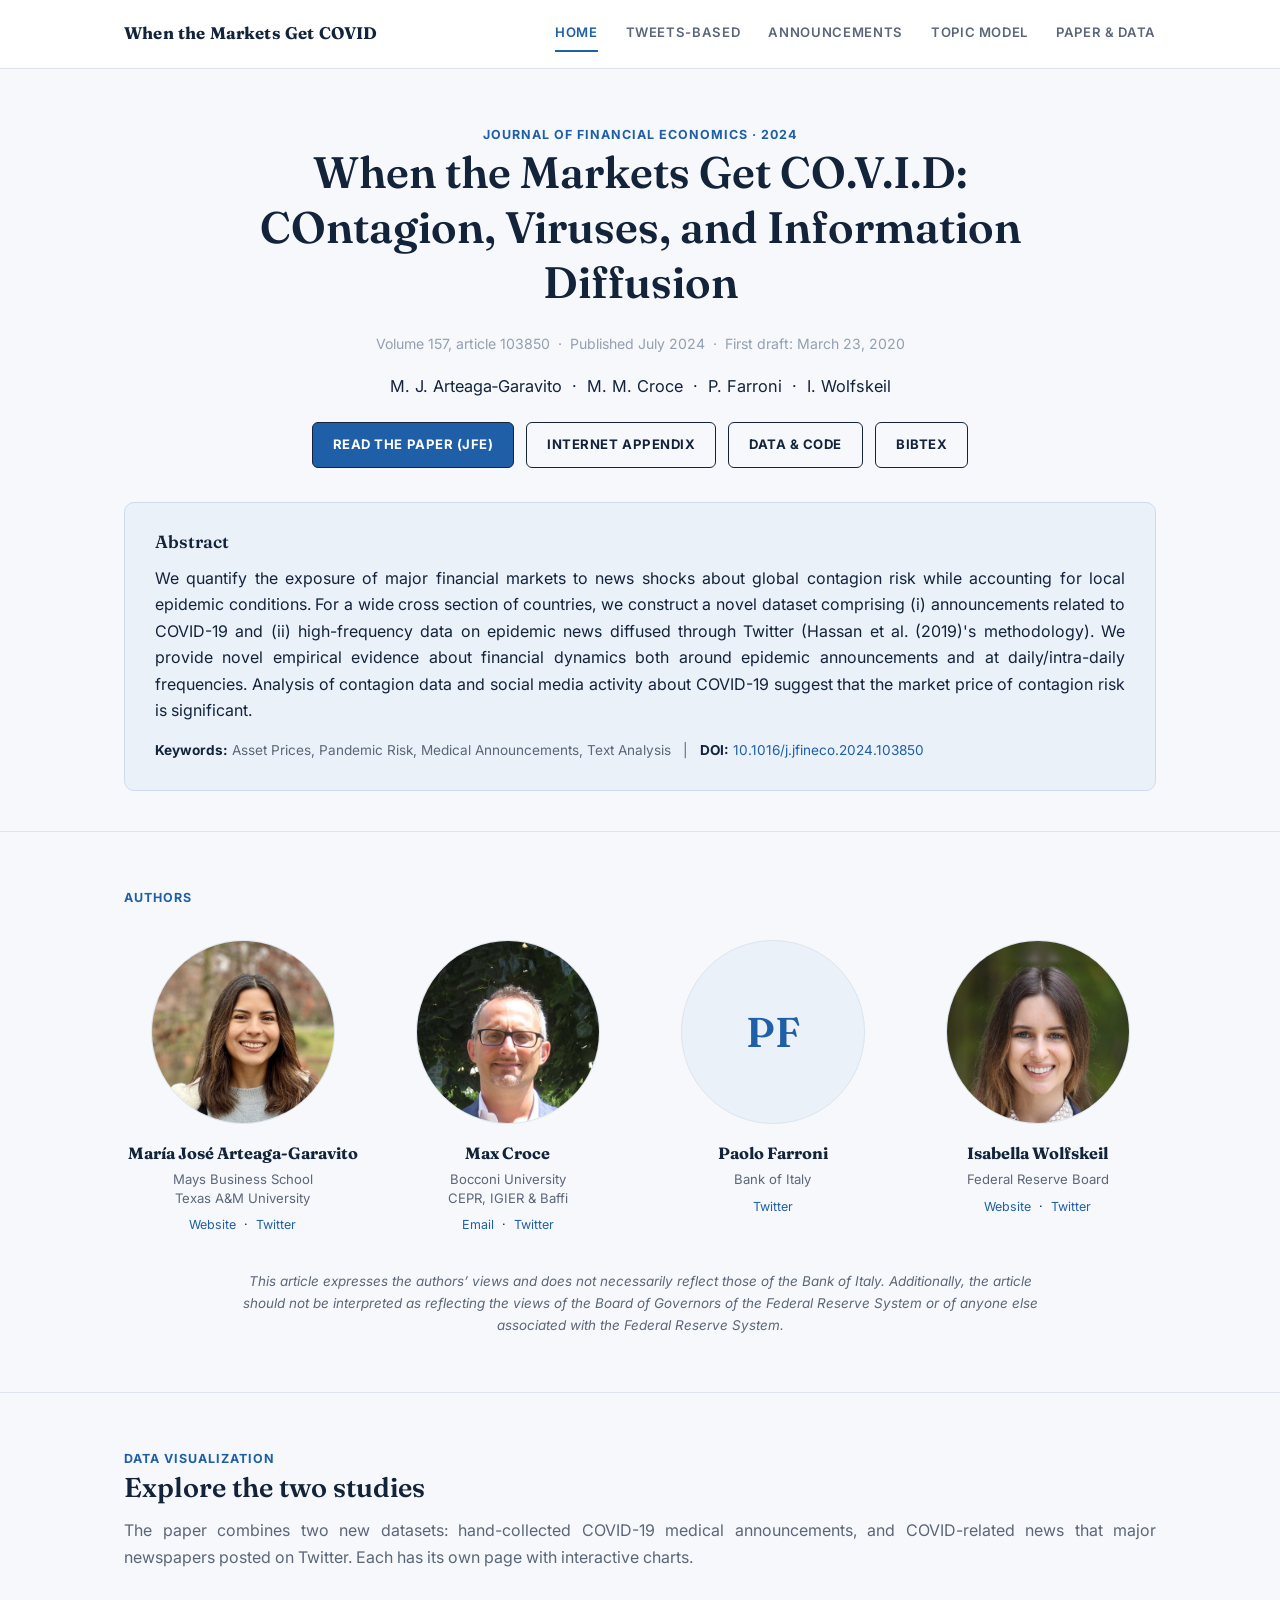
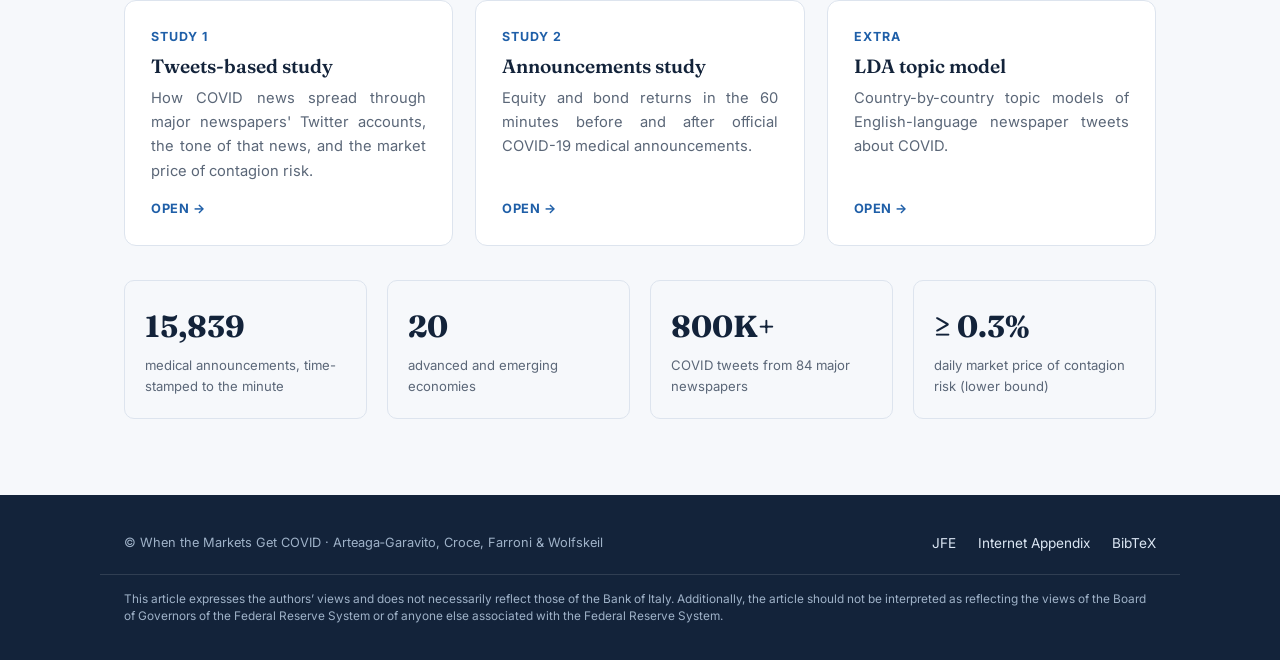
==== commit dccb9323: "Add Bank of Italy / Federal Reserve disclaimer (Home + all footers) Co-Authored-By: Claude Opus 5.5 " ====
--- a/index.html
+++ b/index.html
@@ -106,6 +106,8 @@
         </div>
       </div>
     </div>
+
+    <p class="disclaimer">This article expresses the authors&rsquo; views and does not necessarily reflect those of the Bank of Italy. Additionally, the article should not be interpreted as reflecting the views of the Board of Governors of the Federal Reserve System or of anyone else associated with the Federal Reserve System.</p>
   </div>
 </section>
 
@@ -154,6 +156,7 @@
       <a href="data.html#bibtex">BibTeX</a>
     </div>
   </div>
+  <div class="footer-disclaimer">This article expresses the authors&rsquo; views and does not necessarily reflect those of the Bank of Italy. Additionally, the article should not be interpreted as reflecting the views of the Board of Governors of the Federal Reserve System or of anyone else associated with the Federal Reserve System.</div>
 </footer>
 
 <script src="assets/js/main.js"></script>
--- a/assets/css/style.css
+++ b/assets/css/style.css
@@ -2,18 +2,18 @@
    Base palette and components shared with international-climate-news.github.io; additions at the bottom. */
 
 :root {
-  --ink: #211d1a;
-  --accent: #c2542d;
-  --accent-dark: #9c4321;
-  --gray: #766e62;
-  --gray-light: #a89d8c;
-  --border: #e8e0d3;
-  --tint: #f5ede1;
-  --tint-border: #e9dbc4;
-  --bg: #faf8f4;
-  --card-bg: #fffefc;
+  --ink: #13233a;
+  --accent: #1f5fa8;
+  --accent-dark: #174a85;
+  --gray: #5b6778;
+  --gray-light: #93a0b2;
+  --border: #dde4ee;
+  --tint: #eaf1f9;
+  --tint-border: #cfdcee;
+  --bg: #f6f8fb;
+  --card-bg: #ffffff;
   --max-w: 1080px;
-  --slate: #3b6e8f;
+  --slate: #5aa7d8;
 }
 
 * { box-sizing: border-box; }
@@ -254,7 +254,7 @@
 
 .section-intro {
   color: var(--gray);
-  max-width: 720px;
+  max-width: none;
   margin-top: 10px;
 }
 
@@ -395,7 +395,7 @@
 .figure-caption {
   padding: 16px 22px 20px;
   border-top: 1px solid var(--border);
-  background: #fdfbf7;
+  background: #f9fbfd;
 }
 
 .figure-caption .fig-tag {
@@ -585,7 +585,7 @@
 /* Footer */
 footer.site-footer {
   background: var(--ink);
-  color: #e9ddc9;
+  color: #dbe6f3;
   padding: 34px 0;
   margin-top: 20px;
 }
@@ -602,7 +602,7 @@
 }
 
 .footer-inner a {
-  color: #e9ddc9;
+  color: #dbe6f3;
   font-size: 0.85rem;
   margin-left: 18px;
 }
@@ -611,7 +611,7 @@
 
 .footer-note {
   font-size: 0.8rem;
-  color: #b3a58e;
+  color: #9fb2c8;
 }
 
 /* Utility */
@@ -669,12 +669,19 @@
   font-size: 1.18rem;
   line-height: 1.6;
   margin: 0;
-  max-width: 860px;
+  max-width: none;
 }
 
 .story { padding: 44px 0 8px; }
 .story h2 { font-size: 1.45rem; margin-top: 6px; }
-.story p { max-width: 820px; }
+.story p { max-width: none; }
+
+/* Body text spans the full content column, like the charts and figures */
+.story p, .lead-band p, .takeaway p, .takeaway li, .footnote, .section-intro, .figure-caption p, .study-card p {
+  text-align: justify;
+  text-align-last: left;
+  hyphens: auto;
+}
 .story .muted { color: var(--gray); font-size: 0.92rem; }
 
 .takeaway {
@@ -684,7 +691,7 @@
   border-radius: 8px;
   padding: 16px 20px;
   margin: 22px 0 0;
-  max-width: 860px;
+  max-width: none;
 }
 .takeaway .eyebrow { font-size: 0.72rem; }
 .takeaway p { margin: 6px 0 0; }
@@ -697,7 +704,7 @@
   border-top: 1px solid var(--border);
   padding-top: 10px;
   margin-top: 14px;
-  max-width: 820px;
+  max-width: none;
 }
 
 /* Interactive charts */
@@ -724,7 +731,7 @@
   border-radius: 8px;
   padding: 10px 18px;
   margin: 18px 0;
-  max-width: 820px;
+  max-width: none;
   overflow-x: auto;
 }
 .math-block .katex-display { margin: 0.6em 0; }
@@ -811,7 +818,7 @@
   position: absolute;
   pointer-events: none;
   background: var(--ink);
-  color: #f5ede1;
+  color: #eaf1f9;
   font-size: 0.8rem;
   padding: 8px 10px;
   border-radius: 6px;
@@ -854,3 +861,23 @@
   .plot.tall { height: 520px; }
   .card { padding: 22px 18px; }
 }
+
+/* Bank of Italy / Federal Reserve disclaimer */
+.disclaimer {
+  margin: 34px auto 0;
+  max-width: 820px;
+  text-align: center;
+  font-size: 0.84rem;
+  font-style: italic;
+  color: var(--gray);
+}
+.footer-disclaimer {
+  max-width: var(--max-w);
+  margin: 18px auto 0;
+  padding: 16px 24px 0;
+  border-top: 1px solid rgba(255, 255, 255, 0.12);
+  font-size: 0.74rem;
+  line-height: 1.5;
+  color: #9fb2c8;
+}
+@media (max-width: 640px) { .footer-disclaimer { padding-left: 16px; padding-right: 16px; } }
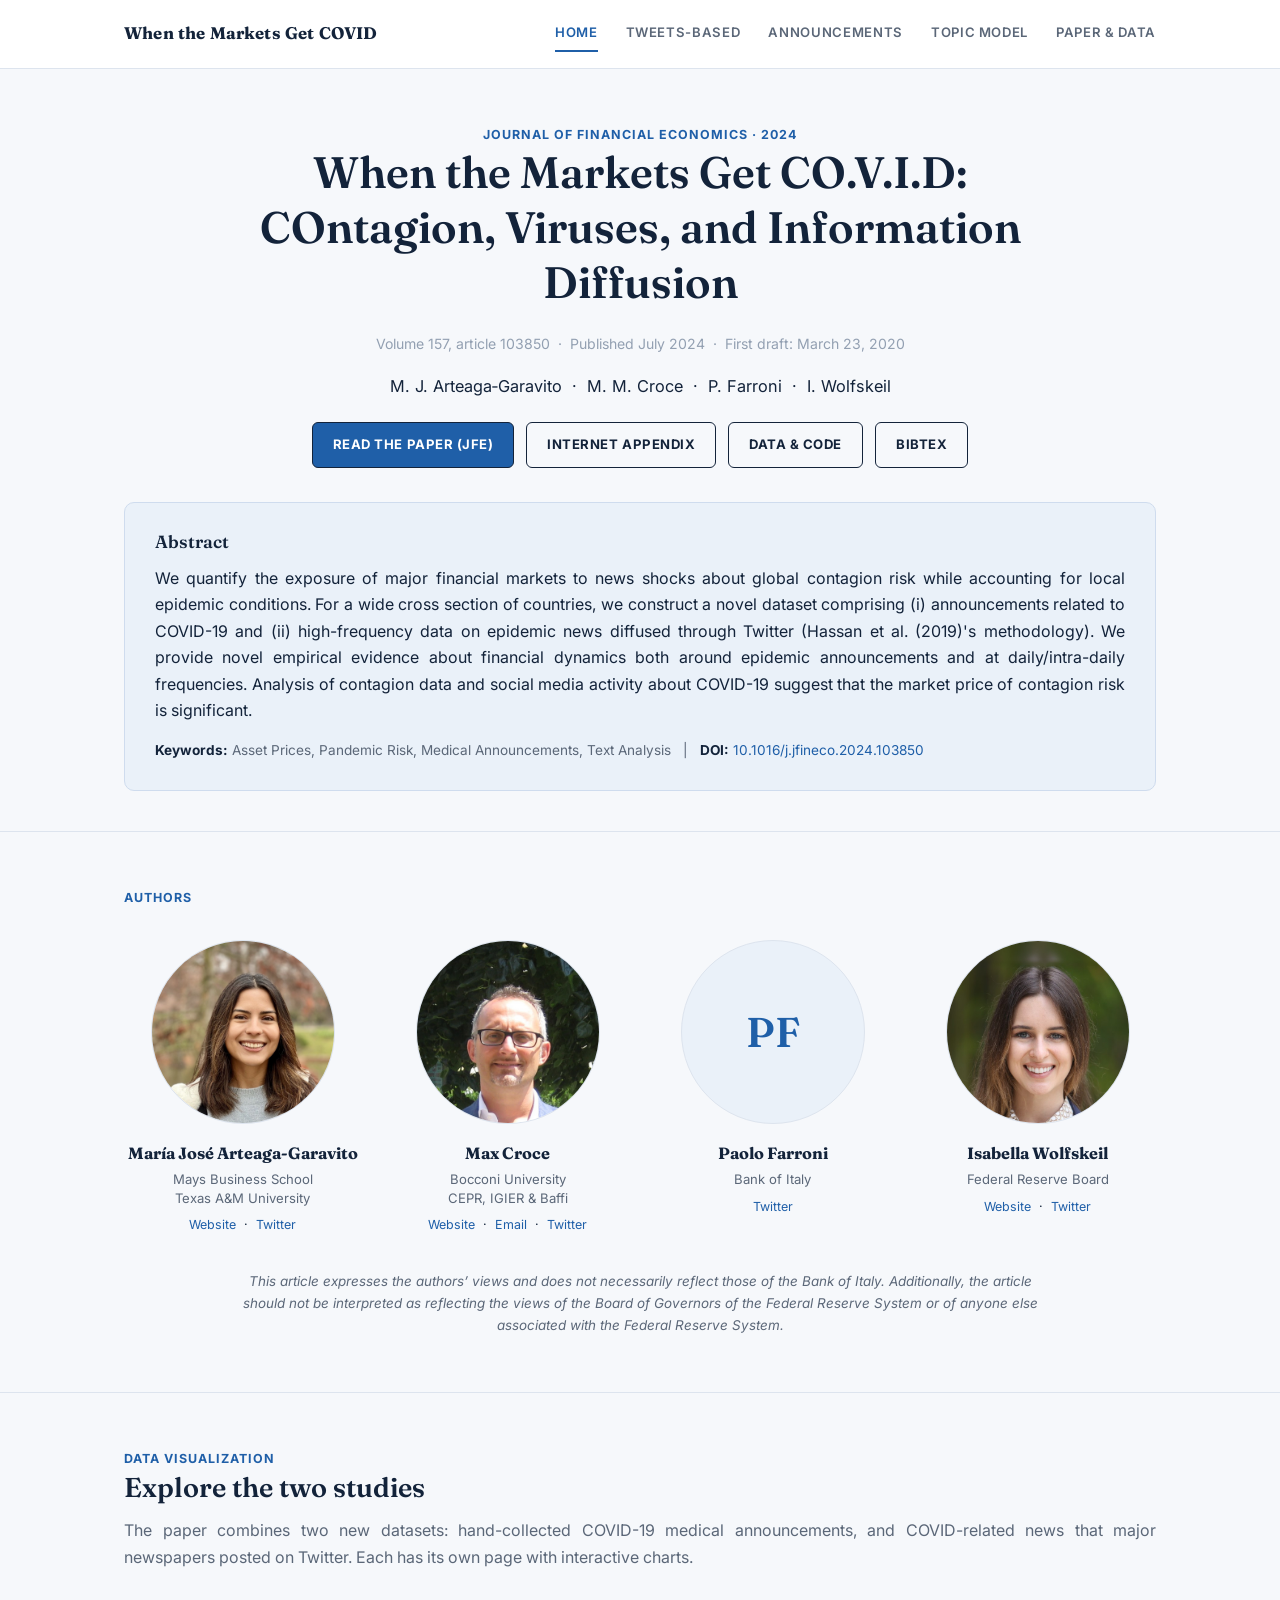
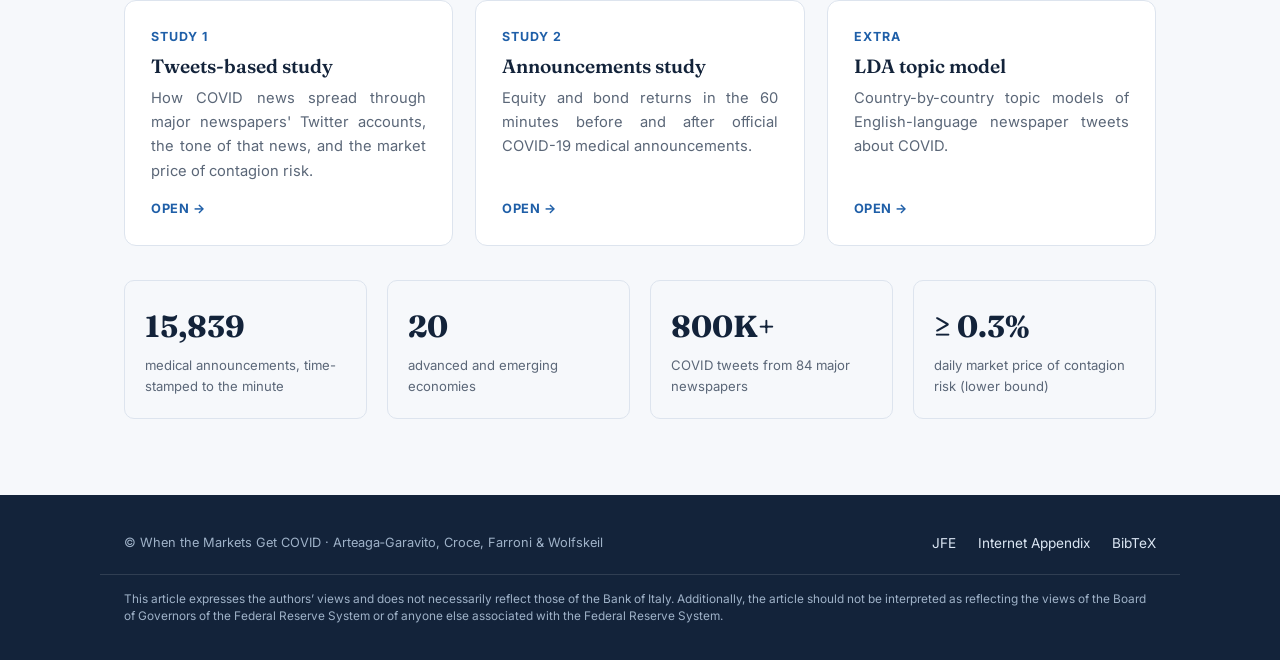
==== commit 20823505: "Add Max Croce's website to his author card Co-Authored-By: Claude Opus 5.5 <noreply@anthropic.com>" ====
--- a/index.html
+++ b/index.html
@@ -82,6 +82,7 @@
         <div class="author-name">Max Croce</div>
         <div class="author-role">Bocconi University<br>CEPR, IGIER &amp; Baffi</div>
         <div class="author-links">
+          <a href="https://mmcroce.com/" target="_blank" rel="noopener">Website</a> &middot;
           <a href="mailto:mmc287@gmail.com">Email</a> &middot;
           <a href="https://twitter.com/MCroce_MacroFin" target="_blank" rel="noopener">Twitter</a>
         </div>
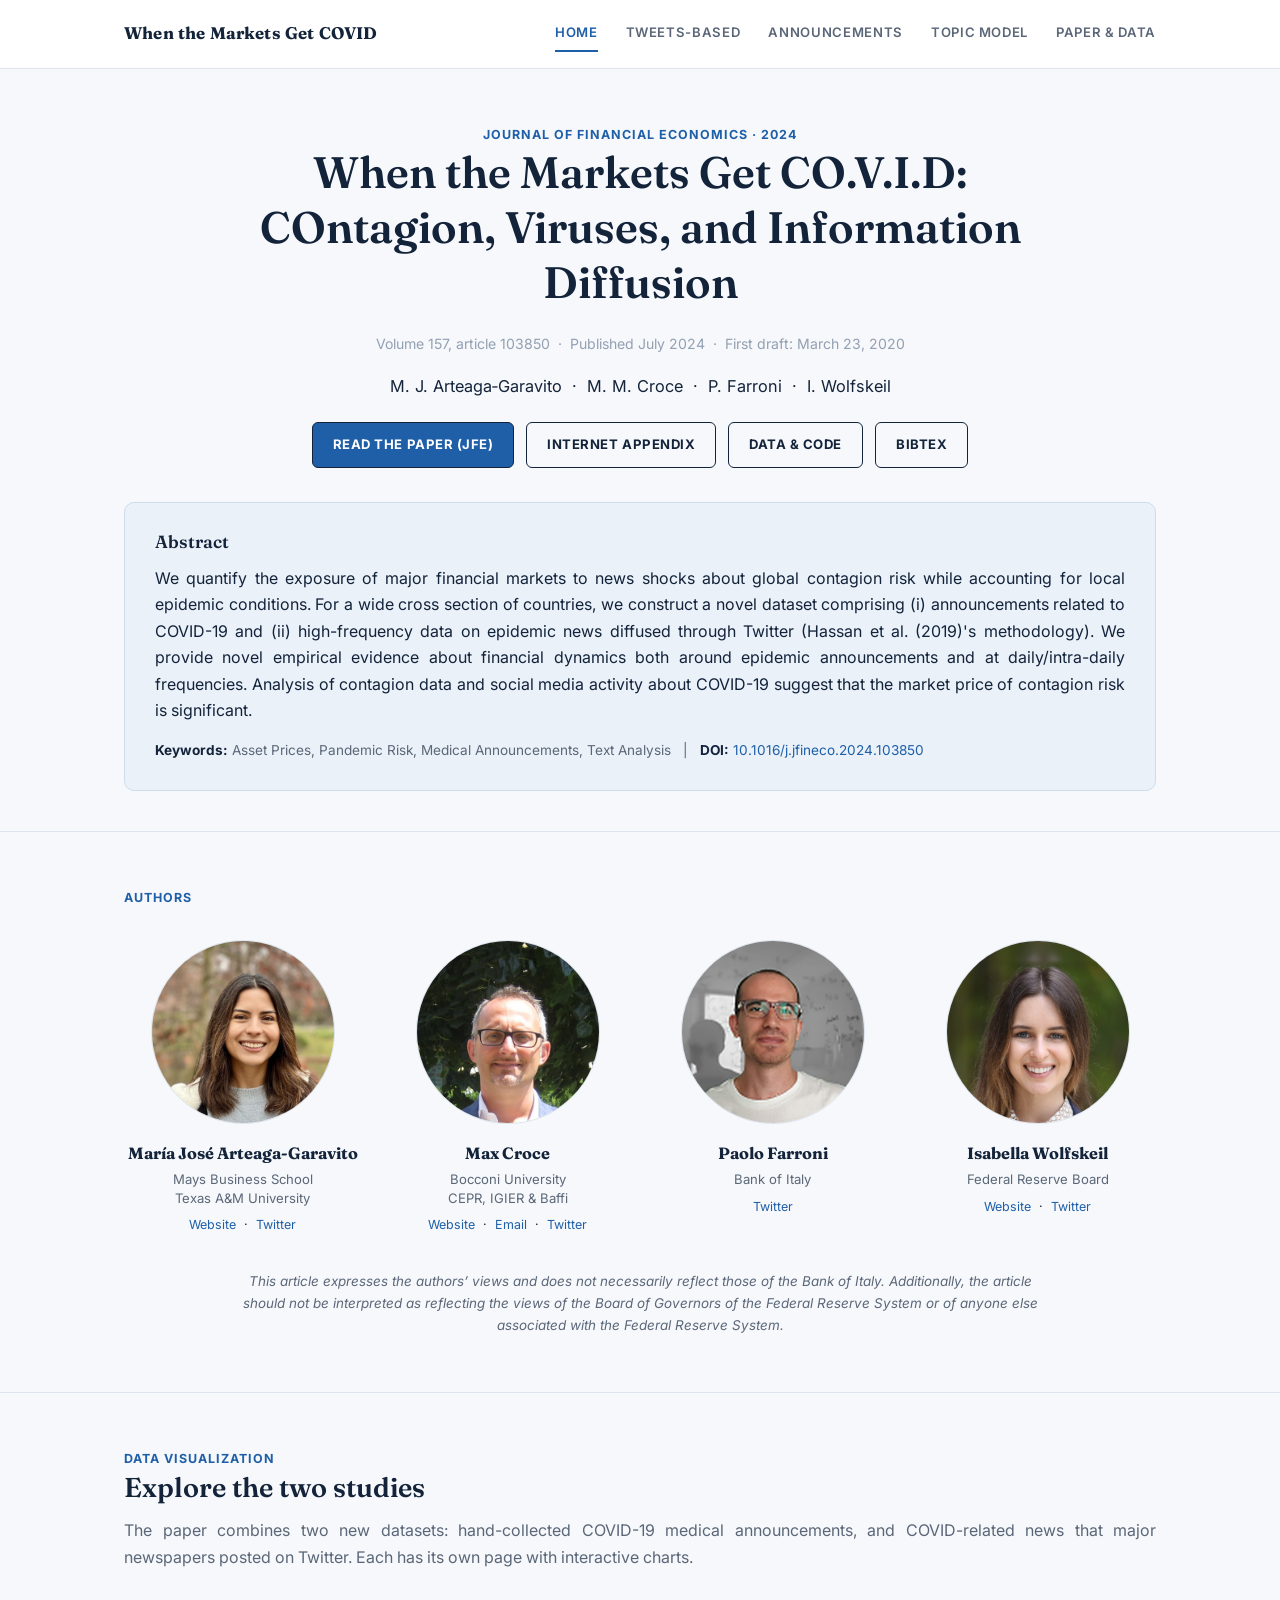
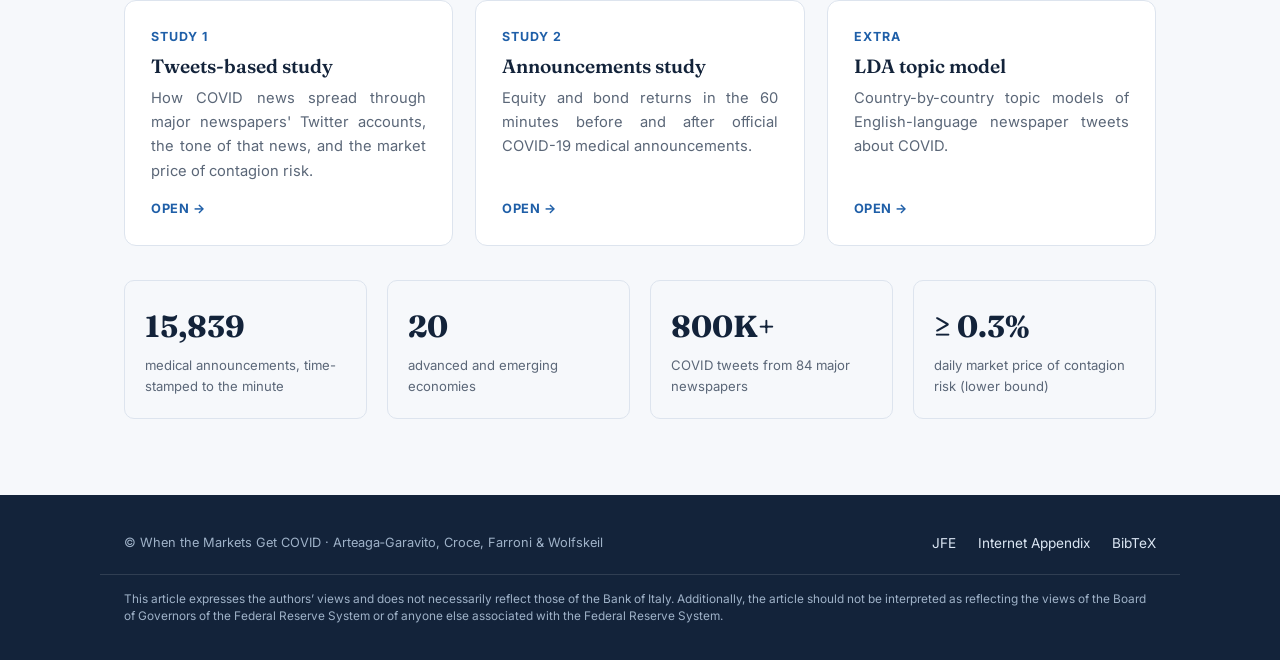
==== commit 500fccf0: "Add Paolo Farroni's photo Co-Authored-By: Claude Opus 5.5 <noreply@anthropic.com>" ====
--- a/index.html
+++ b/index.html
@@ -89,7 +89,7 @@
       </div>
 
       <div class="author-card">
-        <div class="author-photo initials" aria-hidden="true">PF</div>
+        <div class="author-photo"><img src="assets/img/authors/paolo.jpg" alt="Paolo Farroni"></div>
         <div class="author-name">Paolo Farroni</div>
         <div class="author-role">Bank of Italy</div>
         <div class="author-links">
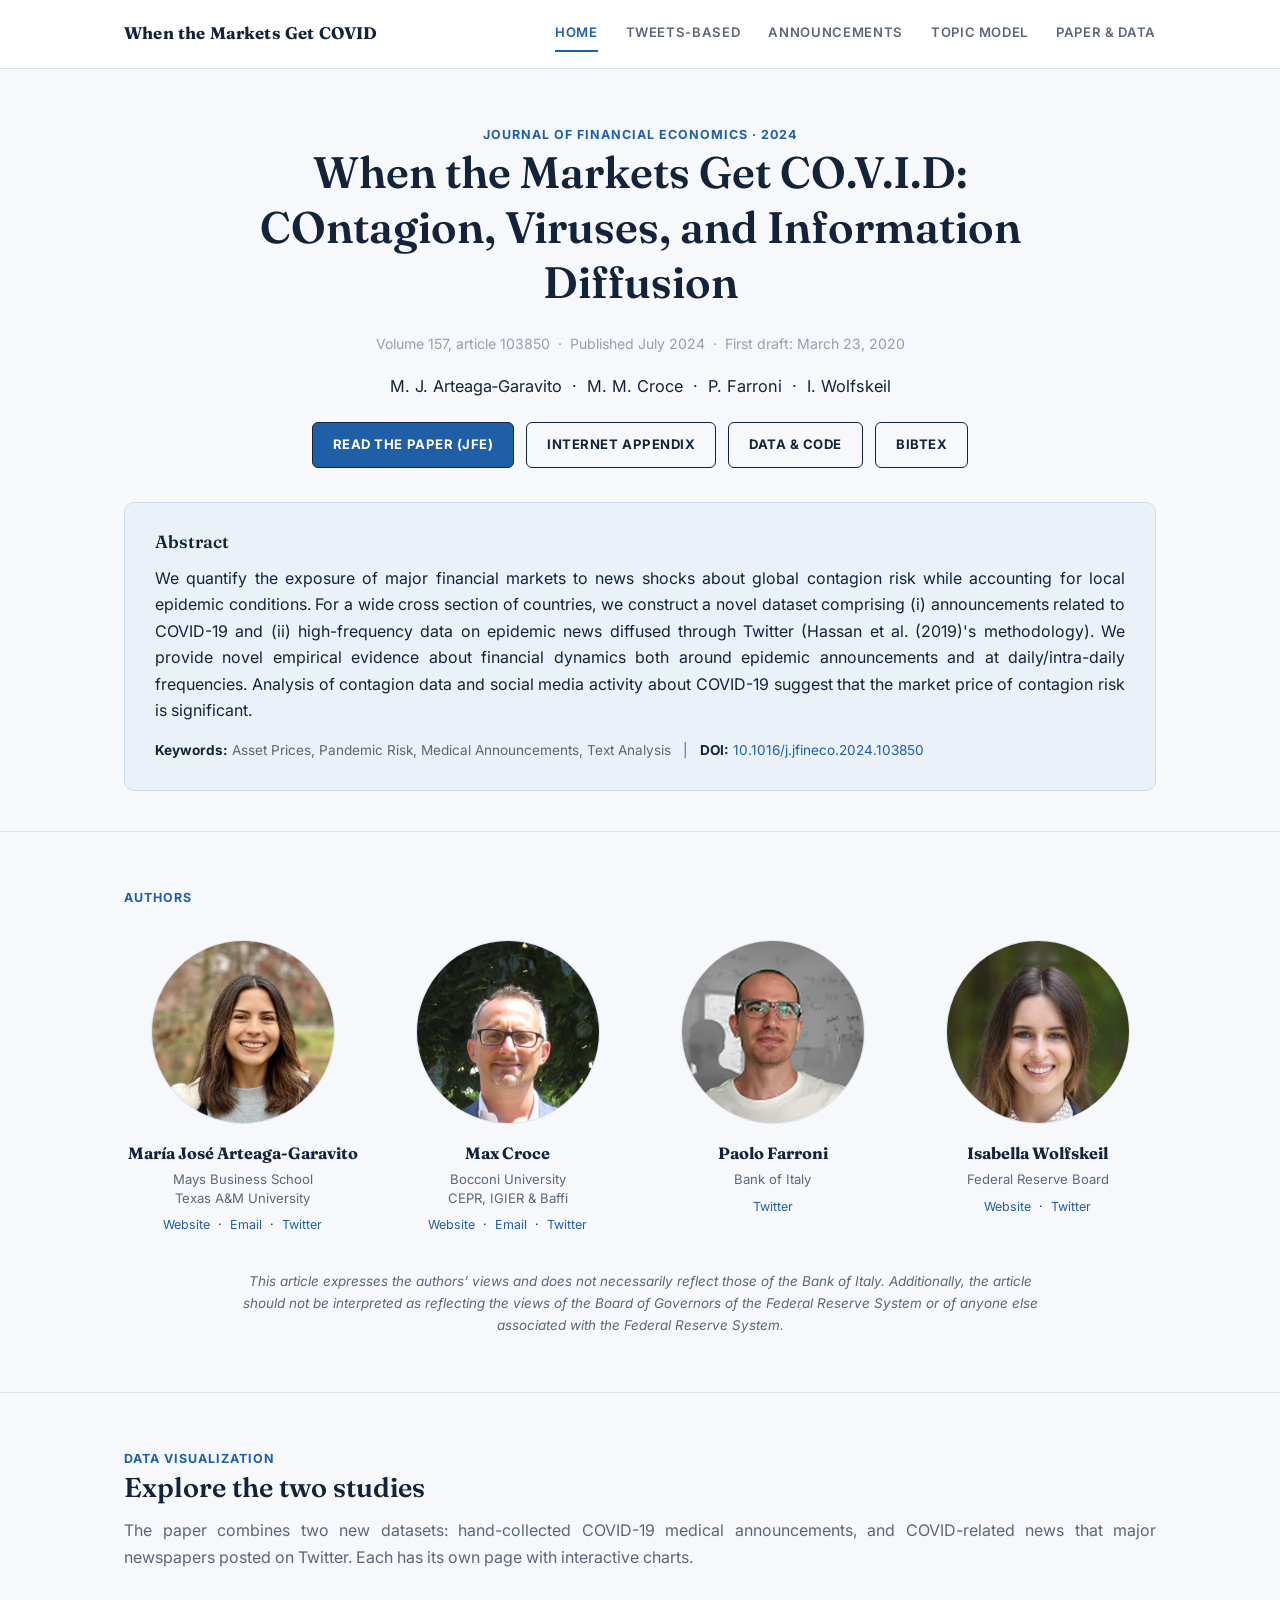
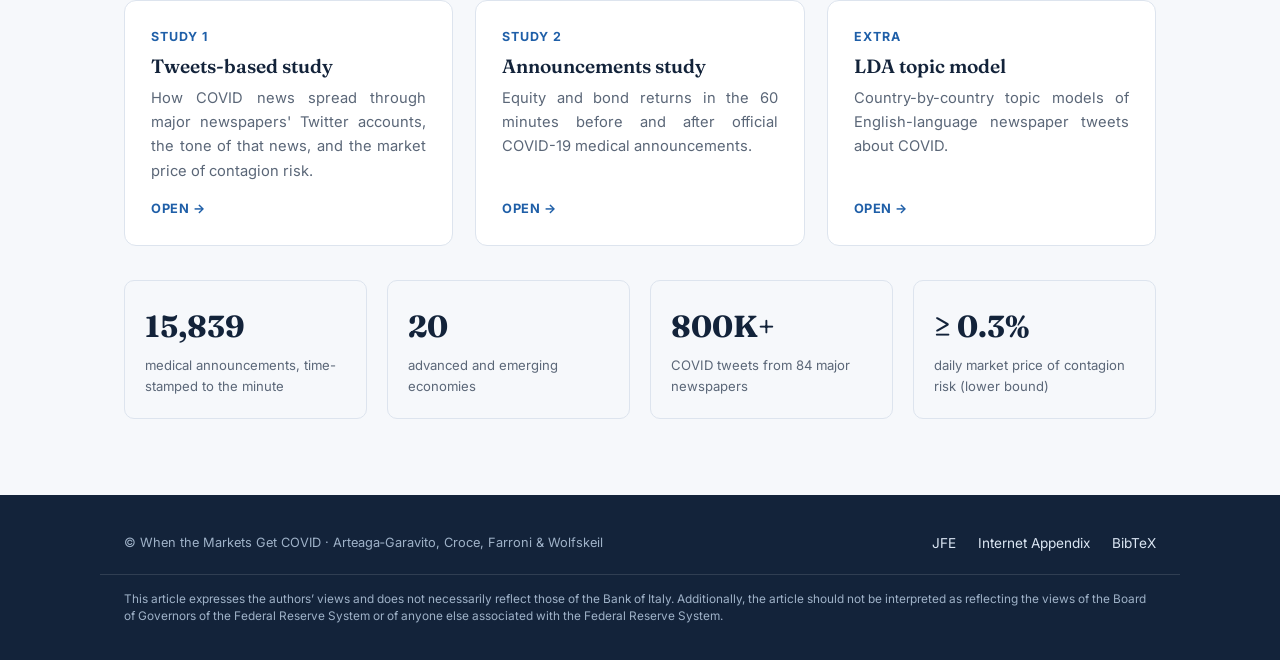
==== commit e6008b0e: "Add email link to Arteaga-Garavito author card Co-Authored-By: Claude Opus 5.5 <noreply@anthropic.co" ====
--- a/index.html
+++ b/index.html
@@ -73,6 +73,7 @@
         <div class="author-role">Mays Business School<br>Texas A&amp;M University</div>
         <div class="author-links">
           <a href="https://majoarteaga.github.io/" target="_blank" rel="noopener">Website</a> &middot;
+          <a href="mailto:maria.arteaga@tamu.edu">Email</a> &middot;
           <a href="https://twitter.com/MajoArteaga" target="_blank" rel="noopener">Twitter</a>
         </div>
       </div>
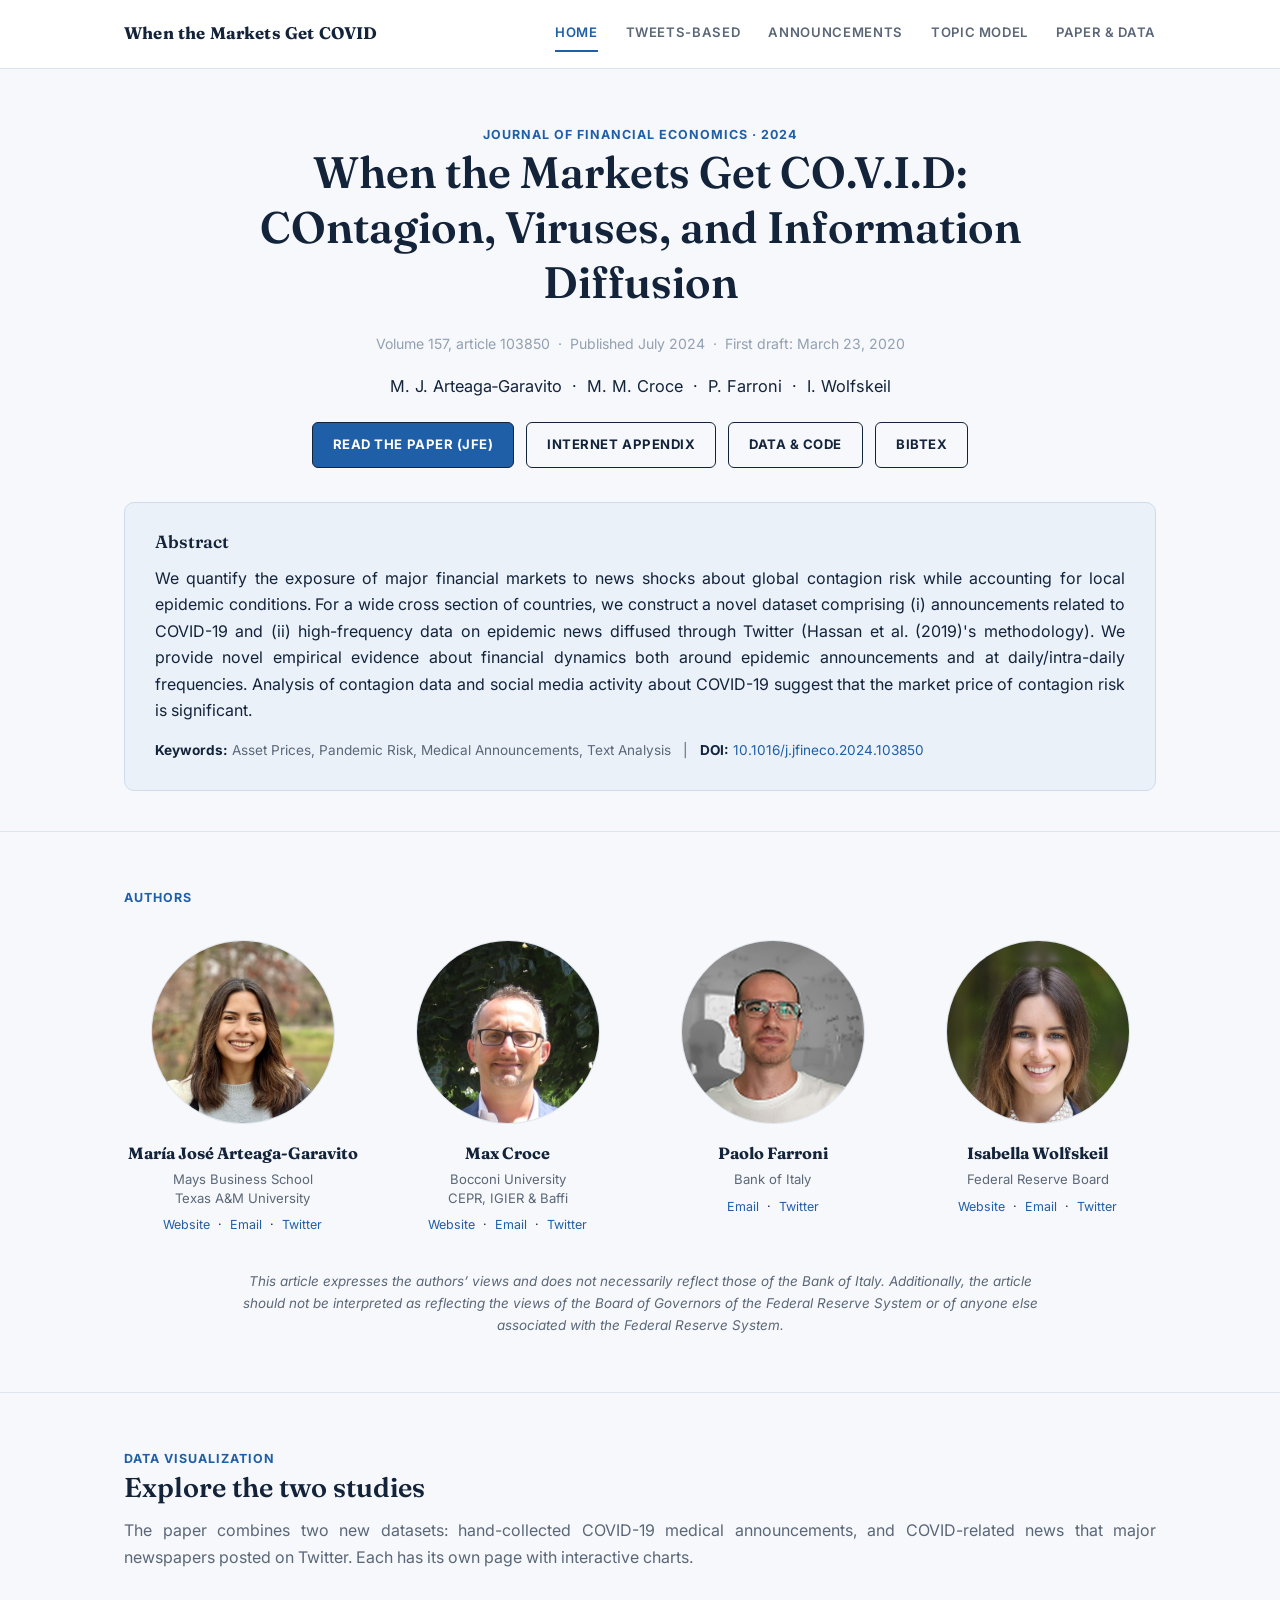
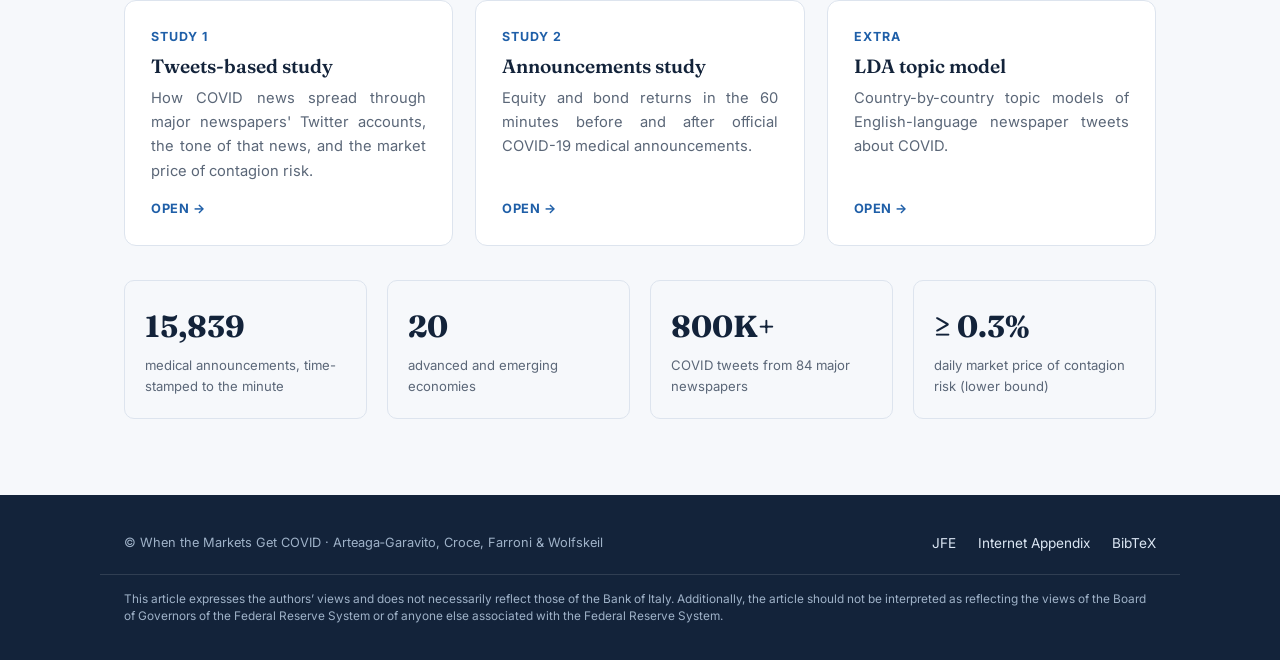
==== commit 2087f807: "Add email links for Farroni and Wolfskeil Co-Authored-By: Claude Opus 5.5 <noreply@anthropic.com>" ====
--- a/index.html
+++ b/index.html
@@ -94,6 +94,7 @@
         <div class="author-name">Paolo Farroni</div>
         <div class="author-role">Bank of Italy</div>
         <div class="author-links">
+          <a href="mailto:Paolo.Farroni@bancaditalia.it">Email</a> &middot;
           <a href="https://twitter.com/Pfarroni1" target="_blank" rel="noopener">Twitter</a>
         </div>
       </div>
@@ -104,6 +105,7 @@
         <div class="author-role">Federal Reserve Board</div>
         <div class="author-links">
           <a href="https://sites.google.com/view/wolfskeil/research" target="_blank" rel="noopener">Website</a> &middot;
+          <a href="mailto:isabella.m.wolfskeil@frb.gov">Email</a> &middot;
           <a href="https://twitter.com/WolfskeilI" target="_blank" rel="noopener">Twitter</a>
         </div>
       </div>
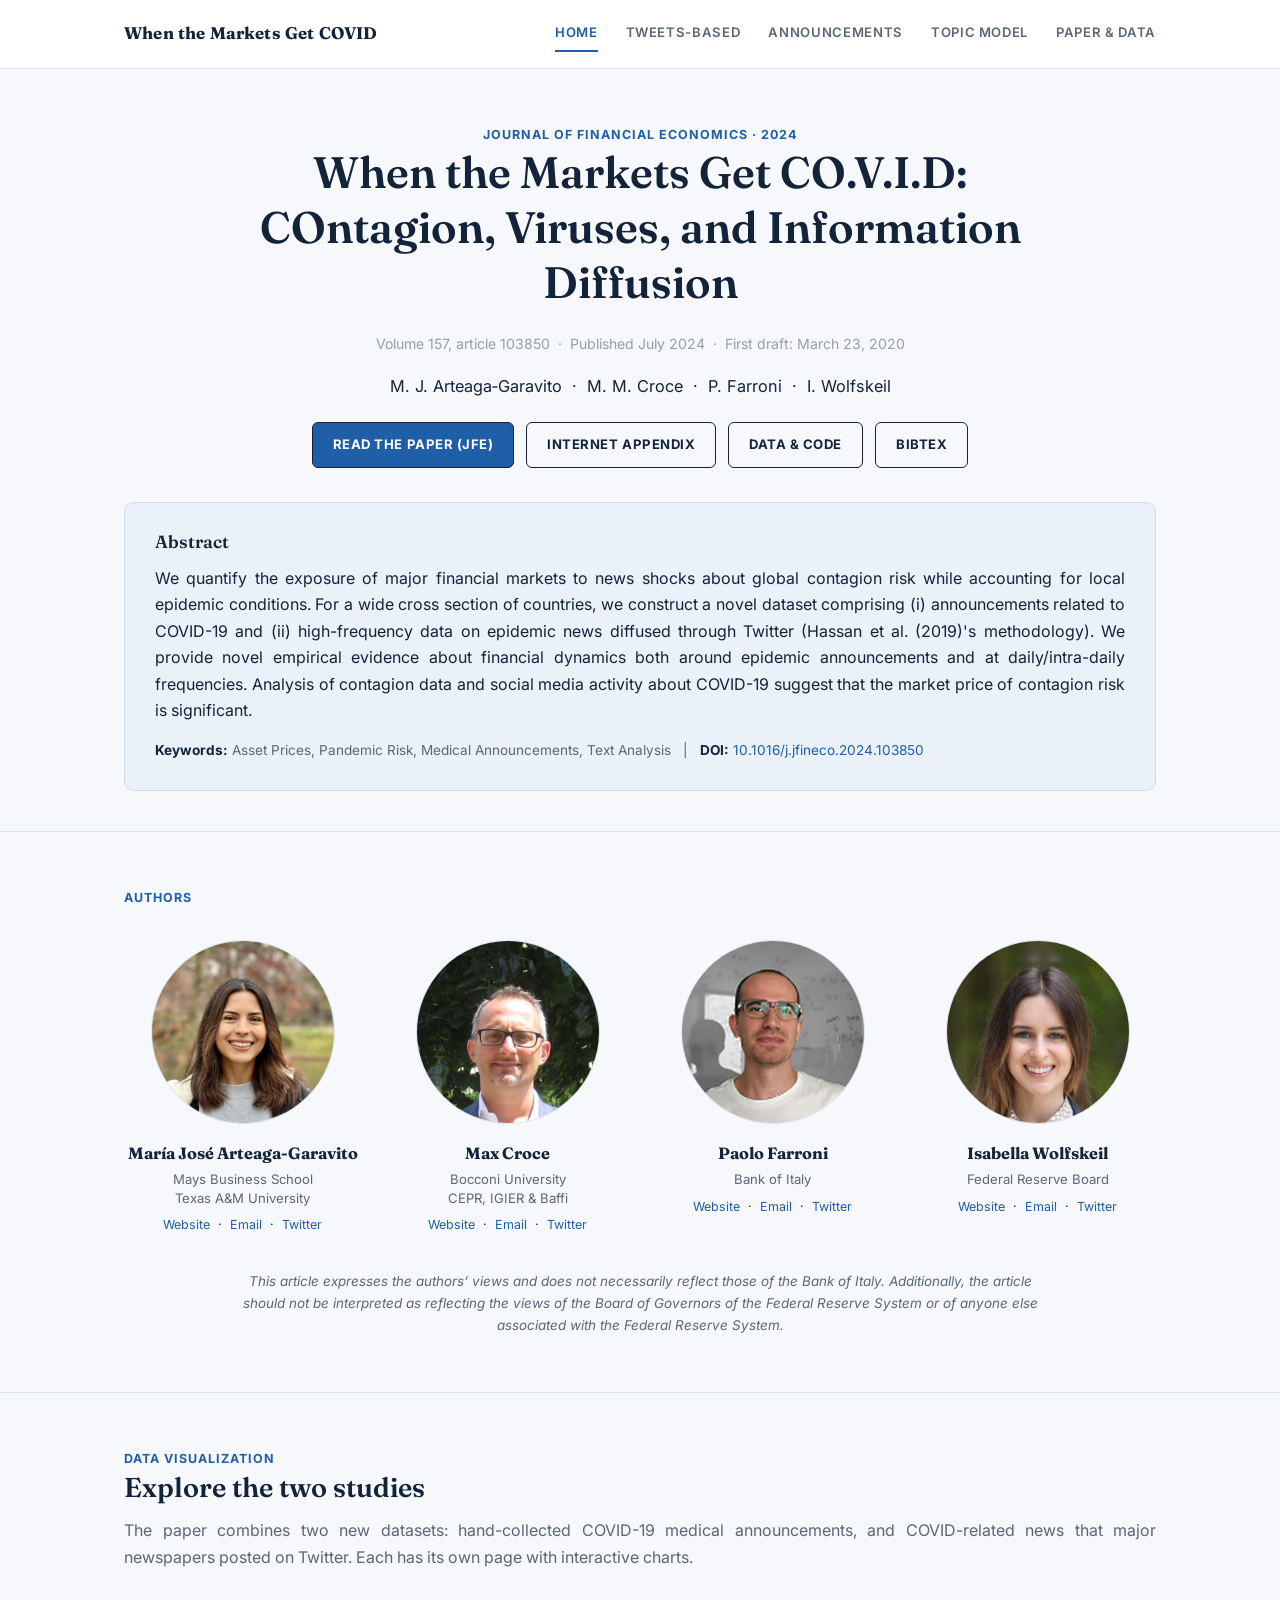
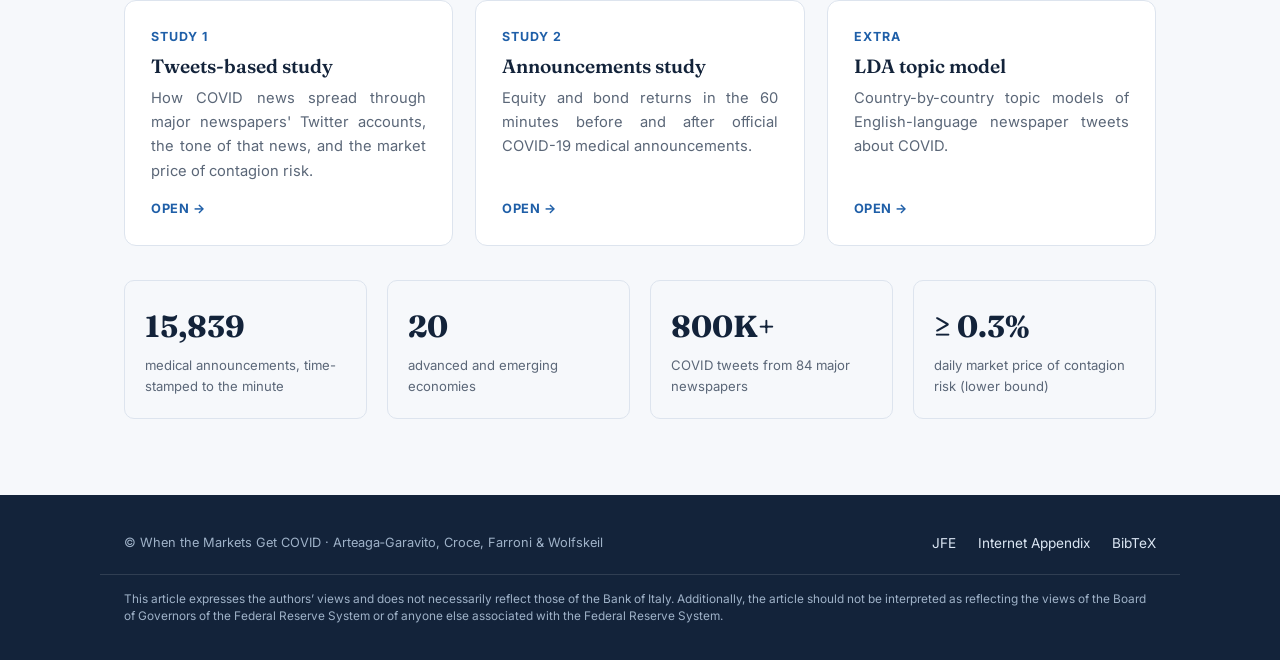
==== commit 4cce3527: "Add Farroni's website link Co-Authored-By: Claude Opus 5.5 <noreply@anthropic.com>" ====
--- a/index.html
+++ b/index.html
@@ -94,6 +94,7 @@
         <div class="author-name">Paolo Farroni</div>
         <div class="author-role">Bank of Italy</div>
         <div class="author-links">
+          <a href="https://sites.google.com/view/paolofarroni/home" target="_blank" rel="noopener">Website</a> &middot;
           <a href="mailto:Paolo.Farroni@bancaditalia.it">Email</a> &middot;
           <a href="https://twitter.com/Pfarroni1" target="_blank" rel="noopener">Twitter</a>
         </div>
